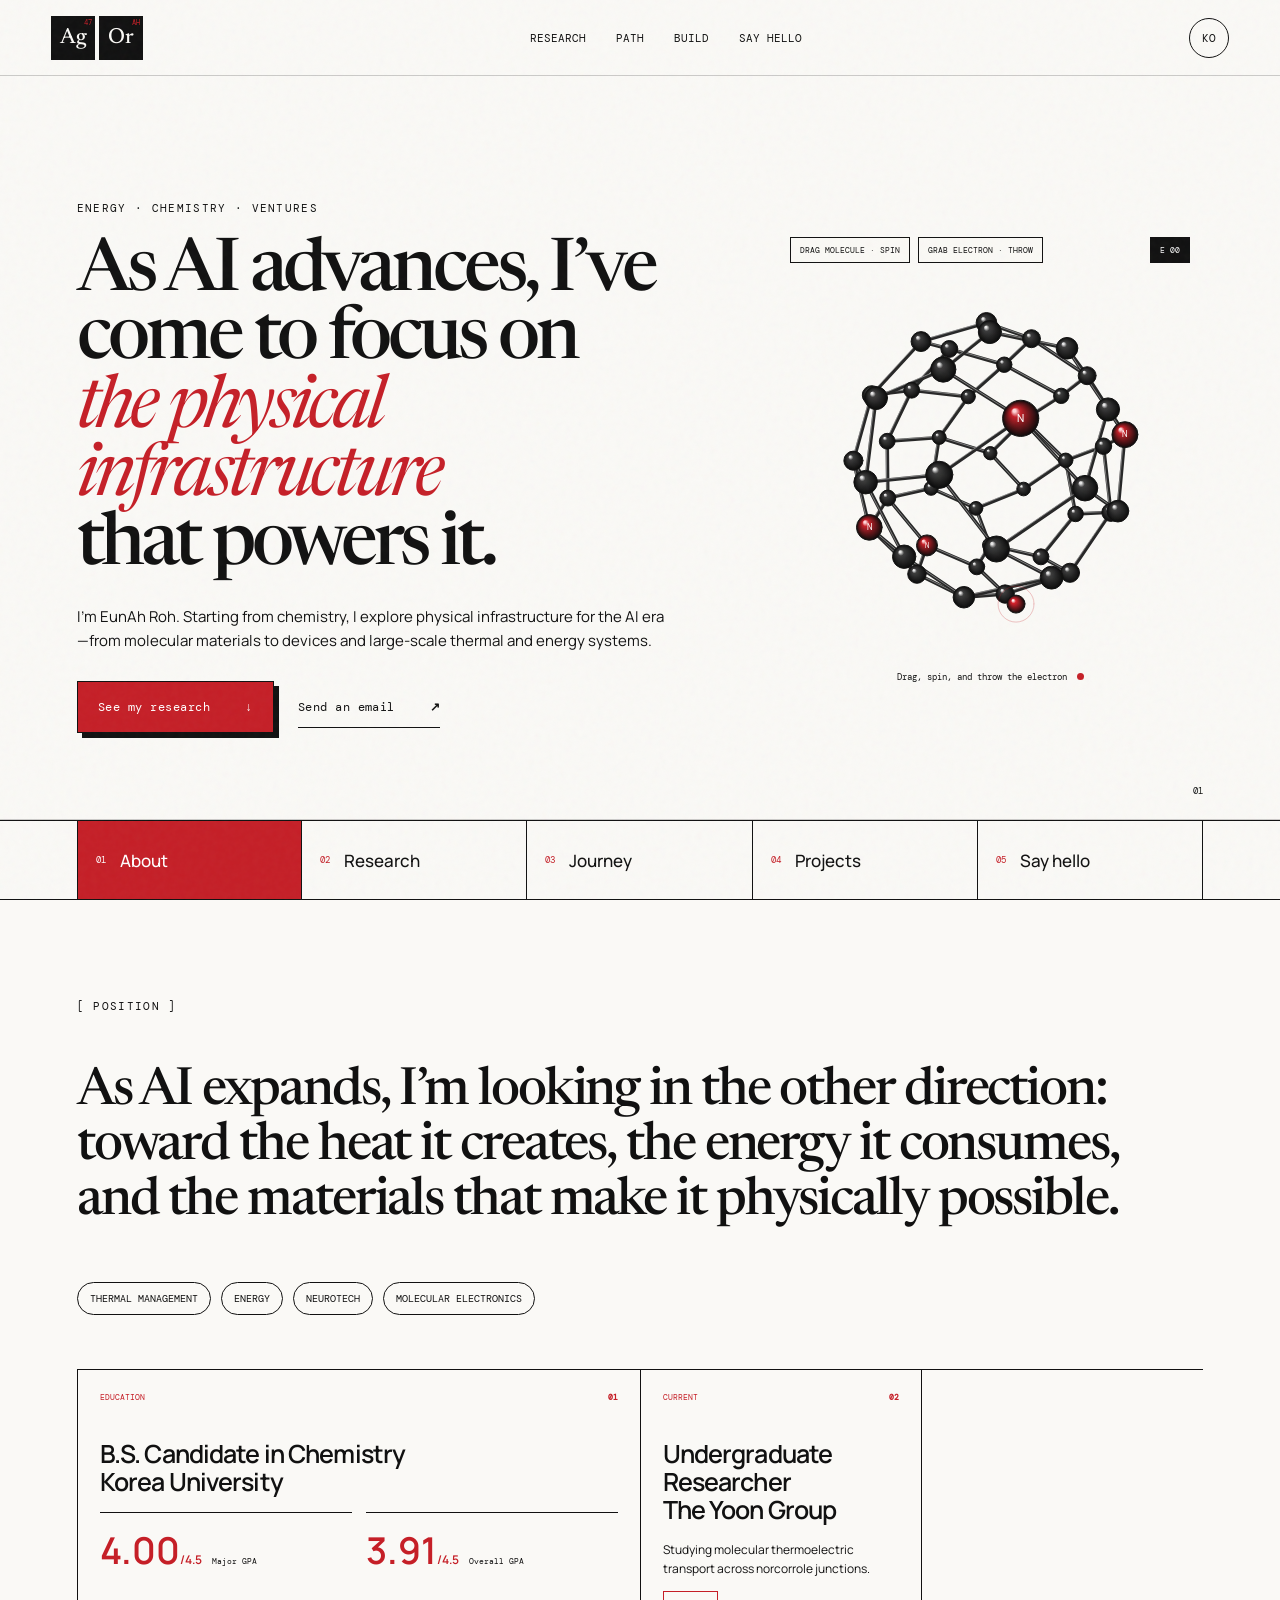
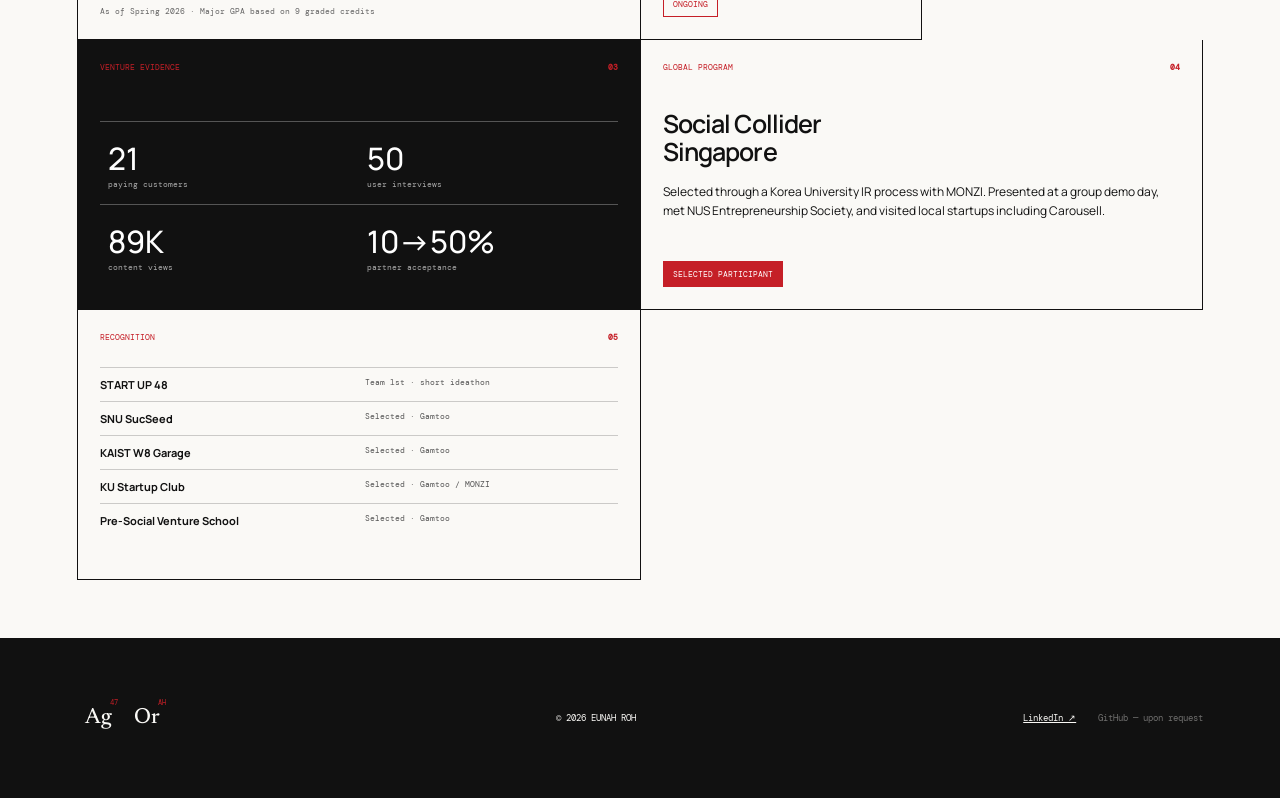
==== index.html @ 11e4ec5c "Publish note: 휴머노이드·드론용 배터리 셀, EV와 무엇이 다르고 누가 만들고 있나" ====
<!doctype html>
<html lang="en">
<head>
  <meta charset="UTF-8" />
  <meta name="viewport" content="width=device-width, initial-scale=1.0" />
  <meta name="description" content="EunAh Roh — exploring physical infrastructure for the AI era, from molecular materials to large-scale systems." />
  <title>EunAh Roh — Chemistry × Infrastructure</title>
  <link rel="preconnect" href="https://fonts.googleapis.com">
  <link rel="preconnect" href="https://fonts.gstatic.com" crossorigin>
  <link href="https://fonts.googleapis.com/css2?family=DM+Mono:wght@300;400;500&family=Manrope:wght@400;500;600;700&family=Newsreader:ital,opsz,wght@0,6..72,500;1,6..72,400&family=Noto+Sans+KR:wght@400;500;600;700&family=Noto+Serif+KR:wght@400;500;600&display=swap" rel="stylesheet">
  <link rel="stylesheet" href="styles.css" />
  <link rel="stylesheet" href="revision.css" />
</head>
<body>
  <div class="noise"></div>
  <header class="topbar">
    <a class="mark" href="#top" aria-label="EunAh Roh — Home">
      <span class="element-tile"><b>Ag</b><small>47</small></span>
      <span class="element-tile element-tile-wordmark"><b>Or</b><small>AH</small></span>
    </a>
    <nav aria-label="Primary navigation">
      <a href="#research" data-i18n="navResearch">Research</a>
      <a href="#path" data-i18n="navPath">Path</a>
      <a href="#build" data-i18n="navBuild">Build</a>
      <a href="#together" data-i18n="navTogether">Say hello</a>
    </nav>
    <button class="lang" id="langToggle" type="button" aria-label="Switch language">KO</button>
  </header>

  <main id="top">
    <section class="hero section-shell">
      <div class="hero-copy">
        <p class="eyebrow" data-i18n="eyebrow">ENERGY · CHEMISTRY · VENTURES</p>
        <h1><span data-i18n="heroA">As AI advances, I’ve come to focus on</span><br><em data-i18n="heroB">the physical infrastructure</em><br><span data-i18n="heroC">that powers it.</span></h1>
        <p class="hero-intro" data-i18n="heroIntro">I’m EunAh Roh. Starting from chemistry, I explore physical infrastructure for the AI era—from molecular materials to devices and large-scale thermal and energy systems.</p>
        <div class="hero-actions">
          <a class="button primary" href="#research"><span data-i18n="seeResearch">See my research</span><b>↓</b></a>
          <a class="button text-button" href="mailto:okarea1016@gmail.com"><span data-i18n="startConversation">Send an email</span><b>↗</b></a>
        </div>
      </div>

      <div class="molecule-stage" id="moleculeStage" aria-label="Interactive molecular diagram">
        <canvas id="molecule3d" aria-label="Rotatable 3D molecular cage"></canvas>
        <svg viewBox="0 0 560 560" role="img" aria-hidden="true">
          <g class="macrocycle">
            <g class="bonds">
              <line x1="280" y1="105" x2="348" y2="124"/><line x1="348" y1="124" x2="405" y2="170"/><line x1="405" y1="170" x2="430" y2="230"/><line x1="430" y1="230" x2="410" y2="280"/>
              <line x1="410" y1="280" x2="430" y2="330"/><line x1="430" y1="330" x2="405" y2="390"/><line x1="405" y1="390" x2="348" y2="436"/><line x1="348" y1="436" x2="280" y2="455"/>
              <line x1="280" y1="455" x2="212" y2="436"/><line x1="212" y1="436" x2="155" y2="390"/><line x1="155" y1="390" x2="130" y2="330"/><line x1="130" y1="330" x2="150" y2="280"/>
              <line x1="150" y1="280" x2="130" y2="230"/><line x1="130" y1="230" x2="155" y2="170"/><line x1="155" y1="170" x2="212" y2="124"/><line x1="212" y1="124" x2="280" y2="105"/>
              <path d="M236 166 L280 145 L324 166 L312 214 L280 232 L248 214 Z"/><path d="M374 236 L414 255 L410 300 L374 324 L334 302 L334 258 Z"/>
              <path d="M324 394 L280 415 L236 394 L248 346 L280 328 L312 346 Z"/><path d="M186 324 L146 300 L150 255 L186 236 L226 258 L226 302 Z"/>
              <line class="inner-bond" x1="280" y1="232" x2="280" y2="257"/><line class="inner-bond" x1="334" y1="280" x2="309" y2="280"/><line class="inner-bond" x1="280" y1="328" x2="280" y2="303"/><line class="inner-bond" x1="226" y1="280" x2="251" y2="280"/>
            </g>
            <g class="atoms">
              <circle cx="280" cy="145" r="9"/><circle cx="414" cy="255" r="9"/><circle cx="280" cy="415" r="9"/><circle cx="146" cy="300" r="9"/>
              <circle class="nitrogen" cx="280" cy="245" r="12"/><circle class="nitrogen" cx="320" cy="280" r="12"/><circle class="nitrogen" cx="280" cy="315" r="12"/><circle class="nitrogen" cx="240" cy="280" r="12"/>
              <circle class="core" cx="280" cy="280" r="27"/><text x="280" y="285" text-anchor="middle">Nc</text>
            </g>
          </g>
          <g class="electron"><circle class="electron-hit" cx="280" cy="95" r="34"/><circle class="electron-dot" cx="280" cy="95" r="8"/></g>
        </svg>
        <div class="orbital orbital-a"></div><div class="orbital orbital-b"></div>
        <div class="molecule-hud"><span data-i18n="dragMolecule">DRAG MOLECULE · SPIN</span><span data-i18n="throwElectron">GRAB ELECTRON · THROW</span><b id="energyCount">E 00</b></div>
        <p class="stage-note"><span data-i18n="stageNote">Drag, spin, and throw the electron</span><i></i></p>
      </div>
      <div class="hero-index"><span>01</span></div>
    </section>

    <div class="section-tabs section-shell" id="sectionTabs" role="tablist" aria-label="Portfolio sections">
      <button class="active" type="button" data-section="manifesto" role="tab"><b>01</b><span data-i18n="tabAbout">About</span></button>
      <button type="button" data-section="research" role="tab"><b>02</b><span data-i18n="tabResearch">Research</span></button>
      <button type="button" data-section="path" role="tab"><b>03</b><span data-i18n="tabPath">Journey</span></button>
      <button type="button" data-section="build" role="tab"><b>04</b><span data-i18n="tabProjects">Projects</span></button>
      <button type="button" data-section="together" role="tab"><b>05</b><span data-i18n="tabTalk">Say hello</span></button>
    </div>

    <section class="manifesto section-shell page-active" id="manifesto">
      <p class="section-tag">[ POSITION ]</p>
      <p class="manifesto-line" data-i18n="manifesto">As AI expands, I’m looking in the other direction: toward the heat it creates, the energy it consumes, and the materials that make it physically possible.</p>
      <div class="interest-row">
        <span>THERMAL MANAGEMENT</span><span>ENERGY</span><span>NEUROTECH</span><span>MOLECULAR ELECTRONICS</span>
      </div>
      <div class="profile-overview">
        <article class="profile-card education-card">
          <div class="profile-card-top"><span data-i18n="educationLabel">EDUCATION</span><b>01</b></div>
          <h3 data-i18n="educationTitle">B.S. Candidate in Chemistry<br>Korea University</h3>
          <div class="gpa-row"><div><strong>4.00<small>/4.5</small></strong><span data-i18n="majorGpa">Major GPA</span></div><div><strong>3.91<small>/4.5</small></strong><span data-i18n="overallGpa">Overall GPA</span></div></div>
          <p class="profile-footnote" data-i18n="gpaNote">As of Spring 2026 · Major GPA based on 9 graded credits</p>
        </article>
        <article class="profile-card">
          <div class="profile-card-top"><span data-i18n="currentLabel">CURRENT</span><b>02</b></div>
          <h3 data-i18n="currentTitle">Undergraduate Researcher<br>The Yoon Group</h3>
          <p data-i18n="currentBody">Studying molecular thermoelectric transport across norcorrole junctions.</p>
          <span class="state ongoing-state" data-i18n="ongoingState">ONGOING</span>
        </article>
        <article class="profile-card venture-card">
          <div class="profile-card-top"><span data-i18n="ventureLabel">VENTURE EVIDENCE</span><b>03</b></div>
          <div class="evidence-grid"><div><strong>21</strong><span data-i18n="paidCustomers">paying customers</span></div><div><strong>50</strong><span data-i18n="userInterviews">user interviews</span></div><div><strong>89K</strong><span data-i18n="contentViews">content views</span></div><div><strong>10→50%</strong><span data-i18n="partnerRate">partner acceptance</span></div></div>
        </article>
        <article class="profile-card singapore-card">
          <div class="profile-card-top"><span data-i18n="globalLabel">GLOBAL PROGRAM</span><b>04</b></div>
          <h3>Social Collider<br>Singapore</h3>
          <p data-i18n="globalBody">Selected through a Korea University IR process with MONZI. Presented at a group demo day, met NUS Entrepreneurship Society, and visited local startups including Carousell.</p>
          <span class="state selected-state" data-i18n="selectedState">SELECTED PARTICIPANT</span>
        </article>
        <article class="profile-card recognition-card">
          <div class="profile-card-top"><span data-i18n="recognitionLabel">RECOGNITION</span><b>05</b></div>
          <ul class="recognition-compact">
            <li><b>START UP 48</b><span data-i18n="startup48Status">Team 1st · short ideathon</span></li>
            <li><b>SNU SucSeed</b><span data-i18n="selectedGamtoo">Selected · Gamtoo</span></li>
            <li><b>KAIST W8 Garage</b><span data-i18n="selectedGamtoo">Selected · Gamtoo</span></li>
            <li><b>KU Startup Club</b><span data-i18n="kuSelection">Selected · Gamtoo / MONZI</span></li>
            <li><b>Pre-Social Venture School</b><span data-i18n="selectedGamtoo">Selected · Gamtoo</span></li>
          </ul>
        </article>
      </div>
    </section>

    <section class="research section-shell" id="research">
      <div class="section-head">
        <div><p class="section-tag">[ 01 · RESEARCH ]</p><h2 data-i18n="researchTitle">From a single molecule<br>to measurable transport.</h2></div>
        <p data-i18n="researchIntro">Ongoing undergraduate research at The Yoon Group, Korea University, advised by Prof. Hyo Jae Yoon.</p>
      </div>
      <div class="research-grid">
        <article class="research-main">
          <div class="status"><i></i><span data-i18n="ongoing">ONGOING RESEARCH</span></div>
          <p class="kicker">ANTiaromatic NORCORROLE · SAM · EGaIn</p>
          <h3 data-i18n="researchQuestion">How do metal substrates change charge and thermoelectric transport across an antiaromatic molecular junction?</h3>
          <p data-i18n="researchWhy">Antiaromatic molecules offer an unusual hypothesis: a narrow HOMO–LUMO gap may help escape the familiar trade-off between electrical conductance and the Seebeck coefficient.</p>
          <div class="metal-switch" role="group" aria-label="Select substrate">
            <button class="active" data-metal="Au">Au<small>79</small></button><button data-metal="Cu">Cu<small>29</small></button>
            <button data-metal="Pd">Pd<small>46</small></button><button data-metal="Pt">Pt<small>78</small></button>
          </div>
          <div class="junction" id="junction"><div class="electrode top"></div><div class="sam"></div><div class="electrode bottom"><b id="metalLabel">Au</b></div><div class="flow"></div></div>
          <p class="figure-note"><span data-i18n="figureNote">Conceptual junction — select a substrate to inspect the experimental path.</span></p>
        </article>
        <aside class="research-aside">
          <p class="aside-label" data-i18n="whatIDo">WHAT I DO</p>
          <ol class="process-list">
            <li><b>01</b><span data-i18n="step1">Fabricate template-stripped Au substrates</span></li>
            <li><b>02</b><span data-i18n="step2">Deposit Cu via underpotential deposition</span></li>
            <li><b>03</b><span data-i18n="step3">Convert Cu to Pd or Pt via SLRR</span></li>
            <li><b>04</b><span data-i18n="step4">Form norcorrole self-assembled monolayers</span></li>
            <li><b>05</b><span data-i18n="step5">Measure J–V and thermoelectric response with EGaIn</span></li>
            <li><b>06</b><span data-i18n="step6">Analyze data in MATLAB and OriginPro</span></li>
          </ol>
          <div class="next-question"><small data-i18n="nextQuestion">NEXT QUESTION</small><p data-i18n="nextQuestionBody">How does immersion time alter SAM formation and transport?</p></div>
        </aside>
      </div>
    </section>

    <section class="path section-shell" id="path">
      <div class="section-head"><div><p class="section-tag">[ 02 · PATH ]</p><h2 data-i18n="pathTitle">From market signals<br>to physical systems.</h2></div><p data-i18n="pathIntro">My path has not been linear. Each commercial, technical, and scientific experiment expanded the scale of the problem I could see.</p></div>
      <div class="story-map">
        <div class="story-rail">
          <button class="story-step active" data-story="0"><b>01</b><span data-i18n="story1">Test demand</span><small>INSIDERS</small></button><i></i>
          <button class="story-step" data-story="1"><b>02</b><span data-i18n="story2">Build prototypes</span><small>GAMTOO · NTER</small></button><i></i>
          <button class="story-step" data-story="2"><b>03</b><span data-i18n="story3">Map industries</span><small>SNAPSCALE</small></button><i></i>
          <button class="story-step" data-story="3"><b>04</b><span data-i18n="story4">Study matter</span><small>THE YOON GROUP</small></button>
        </div>
        <div class="story-detail">
          <article class="active" data-panel="0"><div class="story-number">01 / 04</div><div><p class="role">INSIDERS 28TH · 2025</p><h3 data-i18n="insidersTitle">Learned what attention cannot prove.</h3><p data-i18n="insidersBody">Built and tested early ventures. Hair-connect served 21 paying customers and improved partner acceptance from 10% to 50%. An 89K-view short taught me that reach and demand are different variables.</p><strong>VIEWS ≠ DEMAND</strong></div></article>
          <article data-panel="1"><div class="story-number">02 / 04</div><div><p class="role">GAMTOO · NTER · 2025</p><h3 data-i18n="stoTitle">Turned ambiguous problems into prototypes.</h3><p data-i18n="stoBody">Co-developed an agricultural fractional-investment prototype and initiated partner discussions. Also participated in START UP 48, a short ideathon, as part of the Nter team; the team placed first with a delegated identity-verification concept for older adults.</p><strong>IDEA → TEST</strong></div></article>
          <article data-panel="2"><div class="story-number">03 / 04</div><div><p class="role">SNAPSCALE · 2025</p><h3 data-i18n="snapTitle">Learned to infer systems from scarce signals.</h3><p data-i18n="snapBody">Analyzed five years of client financials and seven major EPC players. Used public traces—from investor portfolios to hiring and websites—to infer competitive direction.</p><strong>SIGNALS → MAP</strong></div></article>
          <article data-panel="3"><div class="story-number">04 / 04</div><div><p class="role">THE YOON GROUP · 2026—</p><h3 data-i18n="yoonTitle">Moved from studying markets to studying matter.</h3><p data-i18n="yoonBody">Now building experimental depth in molecular electronics and thermoelectric transport, with a long-term focus on heat and energy infrastructure.</p><strong>MATTER → FUTURE</strong></div></article>
        </div>
      </div>
      <p class="growth-line"><span data-i18n="growthA">What changed?</span> <b data-i18n="growthB">I stopped asking only “Will people want this?” and began asking “What must become technically possible?”</b></p>
    </section>

    <section class="build section-shell" id="build">
      <div class="section-head"><div><p class="section-tag">[ 03 · BUILT & EXPLORED ]</p><h2 data-i18n="buildTitle">I think by making<br>something testable.</h2></div></div>
      <div class="project-grid">
        <a class="project" href="https://monzi-khaki.vercel.app/" target="_blank" rel="noreferrer"><div class="project-top"><span>PRODUCT · 2026</span><b>↗</b></div><div class="monzi-orb"><span>?</span><i></i><i></i><i></i></div><div><h3>MONZI</h3><p data-i18n="monziBody">A playful, conversational self-discovery experience for Gen Z. Planned and developed the full MVP in two days; iterated through 50 user interviews.</p><ul><li>3-person team</li><li>KU Startup Club</li><li>50 interviews</li></ul></div></a>
        <article class="project"><div class="project-top"><span>RESEARCH SERIES · 2026—</span><b>01</b></div><div class="data-viz"><i style="--h:40%"></i><i style="--h:25%"></i><i style="--h:7%"></i><i style="--h:18%"></i><i style="--h:10%"></i></div><div><h3>DOE SBIR Field Notes</h3><p data-i18n="sbirBody">An early-stage research series tracing energy technologies supported by the U.S. DOE SBIR program. One company analysis published so far; exploring a future database.</p><a class="inline-link" href="notes/"><span data-i18n="readNotes">Read the notes</span> →</a></div></article>
        <article class="project quote-card"><div class="project-top"><span>OPERATING PRINCIPLE</span><b>03</b></div><blockquote data-i18n="principle">“A result is not a verdict. It is a signal for the next experiment.”</blockquote><p data-i18n="principleBody">I document decisions, failures, and behavioral patterns—then turn repeated observations into operating rules.</p></article>
      </div>
    </section>

    <section class="together section-shell" id="together">
      <div class="collision"><span>YOU</span><i></i><span>ME</span></div>
      <p class="section-tag">[ 04 · LET’S TALK ]</p>
      <h2 data-i18n="togetherTitle">Interested in similar questions?<br>Come say hello.</h2>
      <p class="together-copy" data-i18n="togetherBody">I enjoy meeting people who are curious about how the physical world will change in the AI era. You can be studying any field—or none of these fields yet. If something here resonates, I’d simply be glad to talk.</p>
      <div class="collab-grid"><div><small data-i18n="curiousAbout">THINGS I’M CURIOUS ABOUT</small><p data-i18n="curiousBody">Molecules → materials → devices → thermal and energy systems → markets</p></div><div><small data-i18n="format">A GOOD START</small><p data-i18n="formatBody">Share a question, a paper, an idea, or just tell me what you have been thinking about lately.</p></div><div><small data-i18n="where">WHERE</small><p data-i18n="discipline">Seoul · Online · Anywhere</p></div></div>
      <a class="big-email" href="mailto:okarea1016@gmail.com"><span>okarea1016@gmail.com</span><b>↗</b></a>
    </section>
  </main>

  <footer class="section-shell"><div class="mark" aria-label="EunAh Roh"><span class="element-tile"><b>Ag</b><small>47</small></span><span class="element-tile element-tile-wordmark"><b>Or</b><small>AH</small></span></div><p>© 2026 EUNAH ROH</p><div><a href="https://www.linkedin.com/in/eunah-roh-a8421236a" target="_blank" rel="noreferrer">LinkedIn ↗</a><span class="muted">GitHub — upon request</span></div></footer>
  <script src="script.js"></script>
  <script src="molecule3d.js"></script>
</body>
</html>
---- styles.css ----
:root{--ink:#182019;--paper:#f1f0e8;--acid:#d9ff43;--mint:#b8e8d2;--orange:#ff7043;--line:rgba(24,32,25,.2);--mono:'DM Mono',monospace;--sans:'Manrope',sans-serif;--serif:'Newsreader',serif}*{box-sizing:border-box}html{scroll-behavior:smooth}body{margin:0;background:var(--paper);color:var(--ink);font-family:var(--sans);overflow-x:hidden}.noise{position:fixed;inset:0;pointer-events:none;opacity:.035;z-index:20;background-image:url("data:image/svg+xml,%3Csvg viewBox='0 0 180 180' xmlns='http://www.w3.org/2000/svg'%3E%3Cfilter id='n'%3E%3CfeTurbulence type='fractalNoise' baseFrequency='.8' numOctaves='4' stitchTiles='stitch'/%3E%3C/filter%3E%3Crect width='100%25' height='100%25' filter='url(%23n)'/%3E%3C/svg%3E")}.section-shell{padding-left:clamp(24px,6vw,92px);padding-right:clamp(24px,6vw,92px)}.topbar{height:76px;display:flex;align-items:center;justify-content:space-between;padding:0 clamp(24px,4vw,64px);position:fixed;top:0;left:0;right:0;z-index:10;background:rgba(241,240,232,.88);backdrop-filter:blur(12px);border-bottom:1px solid var(--line)}.mark{width:44px;height:44px;background:var(--ink);color:var(--paper);display:grid;place-items:center;position:relative;text-decoration:none;font-family:var(--serif);font-size:22px}.mark small{position:absolute;right:3px;top:2px;font:7px var(--mono);color:var(--acid)}nav{display:flex;gap:30px}nav a,.lang{font:11px var(--mono);color:var(--ink);text-decoration:none;text-transform:uppercase}.lang{border:1px solid var(--ink);background:none;border-radius:50%;width:40px;height:40px;cursor:pointer}.hero{min-height:100vh;padding-top:120px;display:grid;grid-template-columns:1.15fr .85fr;align-items:center;position:relative;border-bottom:1px solid var(--line)}.hero-copy{z-index:2}.eyebrow,.section-tag{font:11px var(--mono);letter-spacing:.12em}.hero h1{font:500 clamp(48px,7.4vw,118px)/.88 var(--serif);letter-spacing:-.055em;margin:32px 0;max-width:1080px}.hero h1 em{font-weight:400;color:var(--orange)}.hero-intro{font-size:clamp(16px,1.45vw,22px);line-height:1.6;max-width:660px}.hero-actions{display:flex;gap:24px;margin-top:38px;align-items:center}.button{font:12px var(--mono);letter-spacing:.04em;text-decoration:none;color:var(--ink);display:inline-flex;gap:35px;align-items:center}.button.primary{background:var(--acid);padding:17px 20px;border:1px solid var(--ink);box-shadow:5px 5px 0 var(--ink)}.button.text-button{border-bottom:1px solid;padding:12px 0}.molecule-stage{height:min(620px,65vw);position:relative;display:grid;place-items:center;cursor:crosshair}.molecule-stage svg{width:100%;max-width:580px;overflow:visible;transition:transform .25s ease}.bonds line{stroke:var(--ink);stroke-width:1.4;transform-origin:center}.atoms circle{fill:var(--paper);stroke:var(--ink);stroke-width:2}.atoms .core{fill:var(--acid)}.electron circle{fill:var(--orange);filter:drop-shadow(0 0 9px var(--orange));animation:orbit 6s linear infinite;transform-origin:280px 280px}.orbital{position:absolute;width:78%;height:34%;border:1px dashed rgba(24,32,25,.3);border-radius:50%;transform:rotate(28deg)}.orbital-b{transform:rotate(-28deg)}.stage-note{position:absolute;bottom:4%;font:9px var(--mono);display:flex;align-items:center;gap:10px}.stage-note i,.status i{width:7px;height:7px;border-radius:50%;background:var(--orange);animation:pulse 1.4s infinite}.hero-index{position:absolute;bottom:22px;right:6vw;font:9px var(--mono);display:flex;gap:22px}.manifesto{padding-top:130px;padding-bottom:80px}.manifesto-line{font:500 clamp(35px,5.2vw,80px)/1.04 var(--serif);letter-spacing:-.04em;max-width:1240px}.interest-row{display:flex;flex-wrap:wrap;gap:10px;margin-top:55px}.interest-row span{font:10px var(--mono);border:1px solid;padding:9px 12px;border-radius:30px}.section-head{display:flex;justify-content:space-between;align-items:end;margin-bottom:55px}.section-head h2,.together h2{font:500 clamp(43px,5.8vw,82px)/.95 var(--serif);letter-spacing:-.045em;margin:24px 0 0}.section-head>p{max-width:430px;line-height:1.7}.research{padding-top:110px;padding-bottom:120px;background:var(--ink);color:var(--paper)}.research-grid{display:grid;grid-template-columns:1.5fr .75fr;border:1px solid rgba(241,240,232,.3)}.research-main{padding:clamp(28px,4vw,60px);position:relative}.status{font:9px var(--mono);display:flex;align-items:center;gap:9px}.kicker{font:10px var(--mono);color:var(--mint);margin-top:45px}.research-main h3{font:500 clamp(30px,3.7vw,58px)/1 var(--serif);max-width:820px}.research-main>p:not(.kicker,.figure-note){line-height:1.7;max-width:720px;color:#c9cec9}.metal-switch{display:flex;margin-top:36px}.metal-switch button{width:64px;height:64px;background:none;border:1px solid rgba(241,240,232,.35);color:var(--paper);font:20px var(--serif);position:relative;cursor:pointer}.metal-switch button small{position:absolute;top:5px;right:5px;font:7px var(--mono)}.metal-switch button.active{background:var(--acid);color:var(--ink)}.junction{height:235px;margin-top:30px;position:relative;overflow:hidden;background:linear-gradient(90deg,transparent,rgba(216,255,67,.05),transparent)}.electrode{height:42px;position:absolute;left:8%;right:8%;background:repeating-linear-gradient(90deg,#aaa 0 8px,#777 8px 9px)}.electrode.top{top:12px}.electrode.bottom{bottom:12px;background:#d5ab32}.electrode b{position:absolute;right:12px;top:10px;color:var(--ink);font:16px var(--mono)}.sam{position:absolute;top:54px;bottom:54px;left:11%;right:11%;background:repeating-linear-gradient(90deg,transparent 0 22px,var(--mint) 23px 25px,transparent 26px 36px);opacity:.7}.flow{position:absolute;left:50%;top:30px;width:4px;height:28px;background:var(--orange);border-radius:4px;box-shadow:0 0 15px var(--orange);animation:charge 1.7s linear infinite}.figure-note{font:8px var(--mono);opacity:.6}.research-aside{border-left:1px solid rgba(241,240,232,.3);padding:34px}.aside-label{font:10px var(--mono);color:var(--acid)}.process-list{padding:0;margin:30px 0;list-style:none}.process-list li{display:grid;grid-template-columns:40px 1fr;gap:10px;border-top:1px solid rgba(241,240,232,.2);padding:17px 0;font-size:13px;line-height:1.4}.process-list b{font:9px var(--mono);color:var(--orange)}.next-question{background:var(--acid);color:var(--ink);padding:24px}.next-question small{font:9px var(--mono)}.next-question p{font:20px/1.15 var(--serif);margin-bottom:0}.path{padding-top:125px;padding-bottom:130px}.timeline{border-top:1px solid}.timeline article{display:grid;grid-template-columns:100px 1fr 170px;gap:40px;padding:42px 0;border-bottom:1px solid;transition:padding .25s,background .25s}.timeline article:hover{padding-left:18px;background:rgba(217,255,67,.16)}.year,.role,.formula{font:10px var(--mono)}.timeline h3{font:500 28px var(--serif);margin:6px 0}.timeline article p:not(.role){max-width:720px;line-height:1.6;font-size:14px}.formula{text-align:right;color:var(--orange)}.build{padding-top:120px;padding-bottom:130px;background:#d9dfd5}.project-grid{display:grid;grid-template-columns:1.25fr .75fr;gap:18px}.project{border:1px solid var(--ink);min-height:430px;padding:28px;color:var(--ink);text-decoration:none;display:flex;flex-direction:column;justify-content:space-between;transition:transform .2s,box-shadow .2s;background:rgba(241,240,232,.25)}.project:hover{transform:translate(-4px,-4px);box-shadow:7px 7px 0 var(--ink)}.project.featured{grid-row:span 2;min-height:880px;background:var(--acid)}.project-top{display:flex;justify-content:space-between;font:9px var(--mono)}.project h3{font:500 52px var(--serif);margin:20px 0 8px}.project p{line-height:1.65}.project ul{padding:0;list-style:none;display:flex;gap:8px;flex-wrap:wrap}.project li{font:8px var(--mono);border:1px solid;border-radius:20px;padding:6px 9px}.monzi-orb{width:min(320px,70%);aspect-ratio:1;border-radius:50%;border:1px solid;margin:auto;display:grid;place-items:center;position:relative;background:var(--orange)}.monzi-orb span{font:italic 120px var(--serif)}.monzi-orb i{position:absolute;width:115%;height:42%;border:1px solid;border-radius:50%;transform:rotate(30deg)}.monzi-orb i:nth-child(2){transform:rotate(-30deg)}.monzi-orb i:nth-child(3){transform:rotate(90deg)}.data-viz{height:120px;display:flex;align-items:end;gap:8px;border-bottom:1px solid;margin:30px 0}.data-viz i{flex:1;height:var(--h);background:var(--orange)}.inline-link{font:10px var(--mono);color:var(--ink)}.quote-card blockquote{font:italic 33px/1.1 var(--serif);margin:30px 0}.together{padding-top:140px;padding-bottom:130px;position:relative;overflow:hidden}.together h2{max-width:1000px}.together-copy{font-size:19px;line-height:1.7;max-width:780px;margin:40px 0 70px}.collision{position:absolute;right:5%;top:100px;width:280px;height:120px;display:flex;align-items:center;justify-content:space-between;font:9px var(--mono);opacity:.5}.collision i{width:85px;height:85px;border-radius:50%;background:var(--acid);box-shadow:60px 0 0 var(--orange);mix-blend-mode:multiply}.collab-grid{display:grid;grid-template-columns:2fr 1fr 1fr;border-top:1px solid;border-bottom:1px solid}.collab-grid>div{padding:30px;border-right:1px solid}.collab-grid>div:last-child{border:0}.collab-grid small{font:9px var(--mono)}.collab-grid p{line-height:1.6}.big-email{display:flex;justify-content:space-between;align-items:center;font:500 clamp(30px,6vw,85px) var(--serif);color:var(--ink);text-decoration:none;padding:60px 0 15px;border-bottom:4px solid}.big-email:hover{color:var(--orange)}footer{background:var(--ink);color:var(--paper);min-height:160px;display:flex;align-items:center;justify-content:space-between;font:9px var(--mono)}footer>div:last-child{display:flex;gap:22px}footer a{color:var(--paper)}.muted{opacity:.4}@keyframes orbit{to{transform:rotate(360deg)}}@keyframes pulse{50%{transform:scale(1.8);opacity:.35}}@keyframes charge{0%{transform:translateY(0);opacity:0}20%{opacity:1}100%{transform:translateY(170px);opacity:0}}@media(max-width:800px){nav{display:none}.hero{grid-template-columns:1fr;padding-top:130px}.hero h1{font-size:clamp(50px,15vw,84px)}.molecule-stage{height:420px;margin-top:-20px}.section-head{display:block}.section-head>p{margin-top:30px}.research-grid{grid-template-columns:1fr}.research-aside{border-left:0;border-top:1px solid rgba(241,240,232,.3)}.timeline article{grid-template-columns:55px 1fr}.formula{display:none}.project-grid{grid-template-columns:1fr}.project.featured{min-height:700px}.collab-grid{grid-template-columns:1fr}.collab-grid>div{border-right:0;border-bottom:1px solid}.collision{display:none}.big-email{font-size:8vw;overflow-wrap:anywhere}footer{align-items:flex-start;flex-direction:column;padding-top:35px;padding-bottom:35px;gap:20px}}
---- revision.css ----
:root {
  --ink: #111;
  --paper: #faf9f6;
  --acid: #c51f27;
  --mint: #e8e6e2;
  --orange: #c51f27;
  --line: rgba(17, 17, 17, .2);
}

.topbar { background: rgba(250, 249, 246, .92); }
.button.primary { color: #fff; }
.atoms .core { fill: var(--acid); }
.orbital { border-color: rgba(17, 17, 17, .22); }
.metal-switch button.active, .next-question { color: #fff; }
.path { background: var(--paper); }

.story-map { border: 1px solid var(--ink); background: #fff; }
.story-rail { display: grid; grid-template-columns: 1fr 30px 1fr 30px 1fr 30px 1fr; align-items: center; padding: 28px; border-bottom: 1px solid var(--ink); }
.story-rail > i { height: 1px; background: var(--ink); position: relative; }
.story-rail > i::after { content: '›'; position: absolute; right: -2px; top: -9px; font: 16px var(--mono); }
.story-step { appearance: none; border: 0; background: transparent; color: var(--ink); min-height: 118px; padding: 16px; text-align: left; cursor: pointer; display: grid; grid-template-columns: 34px 1fr; align-content: center; gap: 6px; transition: .2s; }
.story-step b { font: 10px var(--mono); color: var(--acid); }
.story-step span { font: 500 clamp(18px, 2vw, 28px) var(--serif); }
.story-step small { grid-column: 2; font: 8px var(--mono); opacity: .55; }
.story-step:hover { background: #f0eeea; }
.story-step.active { background: var(--acid); color: #fff; }
.story-step.active b { color: #fff; }
.story-detail { min-height: 370px; position: relative; }
.story-detail article { display: none !important; grid-template-columns: 150px 1fr; gap: 40px; padding: 50px !important; opacity: 1 !important; transform: none !important; }
.story-detail article.active { display: grid !important; }
.story-number { font: 10px var(--mono); color: var(--acid); }
.story-detail h3 { font: 500 clamp(34px, 4vw, 62px)/1 var(--serif); margin: 10px 0 18px; max-width: 900px; }
.story-detail p:not(.role) { max-width: 720px; line-height: 1.7; }
.story-detail strong { display: block; margin-top: 30px; font: 11px var(--mono); color: var(--acid); }
.growth-line { display: grid; grid-template-columns: 150px 1fr; gap: 40px; border: 1px solid var(--ink); border-top: 0; margin: 0; padding: 28px 50px; font: 11px var(--mono); }
.growth-line b { font: 500 clamp(18px, 2vw, 28px)/1.25 var(--serif); max-width: 800px; }

.build { background: #efede9; }
.project-grid { grid-template-columns: repeat(3, 1fr); }
.project, .project.featured { min-height: 520px; background: var(--paper); grid-row: auto; }
.project:nth-child(2) { background: var(--ink); color: #fff; }
.project:nth-child(2) .inline-link { color: #fff; }
.monzi-orb { width: 150px; background: #fff; color: #111; }
.monzi-orb span { font-size: 65px; }
.monzi-orb i { border-color: var(--acid); }
.collision i { background: var(--acid); box-shadow: 60px 0 0 var(--ink); }

/* Korean is typeset separately instead of inheriting Latin display metrics. */
html[lang="ko"] body { font-family: "Noto Sans KR", var(--sans); word-break: keep-all; overflow-wrap: break-word; }
html[lang="ko"] .hero h1,
html[lang="ko"] .manifesto-line,
html[lang="ko"] .section-head h2,
html[lang="ko"] .together h2,
html[lang="ko"] .story-detail h3,
html[lang="ko"] .growth-line b,
html[lang="ko"] .project h3,
html[lang="ko"] .quote-card blockquote,
html[lang="ko"] .big-email { font-family: "Noto Serif KR", serif; letter-spacing: -.055em; }
html[lang="ko"] .hero h1 { font-size: clamp(46px, 6.3vw, 94px); line-height: 1.08; max-width: 960px; text-wrap: balance; }
html[lang="ko"] .hero h1 em { font-style: normal; font-weight: 500; }
html[lang="ko"] .hero-intro { line-height: 1.85; max-width: 640px; }
html[lang="ko"] .manifesto-line { font-size: clamp(32px, 4.6vw, 68px); line-height: 1.22; max-width: 1160px; text-wrap: balance; }
html[lang="ko"] .section-head h2,
html[lang="ko"] .together h2 { font-size: clamp(38px, 5vw, 70px); line-height: 1.17; text-wrap: balance; }
html[lang="ko"] .section-head > p,
html[lang="ko"] .research-main > p,
html[lang="ko"] .together-copy { line-height: 1.85; }
html[lang="ko"] .story-step span { font-family: "Noto Serif KR", serif; font-size: clamp(17px, 1.7vw, 24px); letter-spacing: -.04em; line-height: 1.35; }
html[lang="ko"] .story-detail h3 { font-size: clamp(30px, 3.4vw, 50px); line-height: 1.25; max-width: 820px; text-wrap: balance; }
html[lang="ko"] .story-detail p:not(.role) { line-height: 1.9; max-width: 760px; }
html[lang="ko"] .growth-line b { font-size: clamp(17px, 1.8vw, 25px); line-height: 1.55; letter-spacing: -.035em; }
html[lang="ko"] .project p,
html[lang="ko"] .collab-grid p { line-height: 1.85; }
html[lang="ko"] .quote-card blockquote { font-size: 29px; line-height: 1.45; }
html[lang="ko"] [data-i18n] { text-wrap: pretty; }

@media (max-width: 800px) {
  .story-rail { grid-template-columns: 1fr 1fr; padding: 12px; gap: 8px; }
  .story-rail > i { display: none; }
  .story-step { min-height: 90px; }
  .story-detail article, .story-detail article.active { grid-template-columns: 1fr; padding: 28px !important; gap: 18px; }
  .growth-line { grid-template-columns: 1fr; padding: 24px; gap: 12px; }
  .project-grid { grid-template-columns: 1fr; }
  html[lang="ko"] .hero h1 { font-size: clamp(42px, 13vw, 66px); line-height: 1.13; }
  html[lang="ko"] .hero-intro { font-size: 16px; }
  html[lang="ko"] .story-step span { font-size: 17px; }
  html[lang="ko"] .story-detail h3 { font-size: 30px; }
}

@font-face {
  font-family: "Pretendard";
  src: url("./PretendardVariable.woff2") format("woff2-variations");
  font-weight: 45 920;
  font-style: normal;
  font-display: swap;
}

/* Unified Korean typography for the active index site. */
html[lang="ko"] body,
html[lang="ko"] button,
html[lang="ko"] a,
html[lang="ko"] input,
html[lang="ko"] textarea,
html[lang="ko"] .hero h1,
html[lang="ko"] .manifesto-line,
html[lang="ko"] .section-head h2,
html[lang="ko"] .together h2,
html[lang="ko"] .story-detail h3,
html[lang="ko"] .growth-line b,
html[lang="ko"] .project h3,
html[lang="ko"] .quote-card blockquote,
html[lang="ko"] .big-email,
html[lang="ko"] .story-step span {
  font-family: "Pretendard", sans-serif;
}

html[lang="ko"] .hero h1,
html[lang="ko"] .manifesto-line,
html[lang="ko"] .section-head h2,
html[lang="ko"] .together h2,
html[lang="ko"] .story-detail h3,
html[lang="ko"] .project h3 {
  font-weight: 650;
  letter-spacing: -.045em;
}

html[lang="ko"] .hero h1 em { font-weight: 650; }
html[lang="ko"] .hero-intro,
html[lang="ko"] .section-head > p,
html[lang="ko"] .research-main > p,
html[lang="ko"] .story-detail p,
html[lang="ko"] .project p,
html[lang="ko"] .together-copy,
html[lang="ko"] .collab-grid p { font-weight: 400; letter-spacing: -.012em; }
html[lang="ko"] .eyebrow,
html[lang="ko"] .section-tag,
html[lang="ko"] .role,
html[lang="ko"] small { letter-spacing: .035em; }

/* Compact scale: keep multiple pieces of context visible at once. */
.hero{min-height:820px;padding-top:104px;grid-template-columns:1.12fr .72fr;gap:clamp(20px,3vw,54px)}
.hero h1{font-size:clamp(46px,5.7vw,82px);line-height:.94;margin:24px 0}
.hero-intro{font-size:clamp(15px,1.15vw,18px);max-width:590px}.hero-actions{margin-top:28px}.molecule-stage{height:min(500px,52vw)}
.manifesto{padding-top:88px;padding-bottom:58px}.manifesto-line{font-size:clamp(31px,4.1vw,58px);max-width:1080px}.interest-row{margin-top:36px}
.research,.path,.build{padding-top:82px;padding-bottom:88px}.section-head{margin-bottom:38px}.section-head h2,.together h2{font-size:clamp(38px,4.7vw,64px)}
.research-main{padding:clamp(25px,3vw,42px)}.research-main h3{font-size:clamp(27px,3vw,43px)}.junction{height:190px}.research-aside{padding:26px}.process-list li{padding:12px 0}
.story-rail{padding:18px}.story-step{min-height:92px;padding:12px}.story-step span{font-size:clamp(17px,1.6vw,23px)}.story-detail{min-height:300px}.story-detail article{padding:36px!important}.story-detail h3{font-size:clamp(29px,3.25vw,46px)}.growth-line{padding:22px 36px}
.project-grid{gap:14px}.project,.project.featured{min-height:410px;padding:23px}.project h3{font-size:39px}.monzi-orb{width:112px}.monzi-orb span{font-size:48px}.data-viz{height:82px;margin:22px 0}.quote-card blockquote{font-size:27px}
.together{padding-top:95px;padding-bottom:90px}.together-copy{margin:28px 0 48px;font-size:17px}.collab-grid>div{padding:22px}.big-email{padding-top:42px;font-size:clamp(29px,5vw,64px)}
html[lang="ko"] .hero h1{font-size:clamp(43px,5.3vw,74px);line-height:1.09}html[lang="ko"] .manifesto-line{font-size:clamp(29px,3.7vw,51px)}html[lang="ko"] .section-head h2,html[lang="ko"] .together h2{font-size:clamp(34px,4.2vw,57px)}html[lang="ko"] .story-detail h3{font-size:clamp(27px,3vw,42px)}
@media(min-width:1500px){.hero{min-height:850px}}
@media(max-width:800px){.hero{min-height:auto;padding-top:112px;grid-template-columns:1fr;gap:0}.hero h1{font-size:clamp(43px,12vw,62px)}.molecule-stage{height:330px;margin-top:0}.manifesto{padding-top:68px;padding-bottom:48px}.research,.path,.build{padding-top:65px;padding-bottom:70px}.section-head h2,.together h2{font-size:40px}.project,.project.featured{min-height:360px}.together{padding-top:70px;padding-bottom:70px}html[lang="ko"] .hero h1{font-size:clamp(40px,11vw,56px)}html[lang="ko"] .section-head h2,html[lang="ko"] .together h2{font-size:36px}}

/* Single-page tabs: only the selected content page is visible. */
.section-tabs{position:sticky;top:76px;z-index:8;display:grid;grid-template-columns:repeat(5,1fr);padding-top:0;padding-bottom:0;background:var(--paper);border-top:1px solid var(--ink);border-bottom:1px solid var(--ink);scroll-margin-top:76px}
.section-tabs button{min-height:78px;border:0;border-right:1px solid var(--ink);background:transparent;color:var(--ink);padding:14px 18px;display:flex;align-items:center;gap:14px;text-align:left;cursor:pointer}
.section-tabs button:first-child{border-left:1px solid var(--ink)}
.section-tabs button b{font:9px var(--mono);color:var(--acid)}
.section-tabs button span{font:500 17px var(--sans)}
.section-tabs button:hover{background:#eeeae4}
.section-tabs button.active{background:var(--acid);color:#fff}
.section-tabs button.active b{color:#fff}
.manifesto,.research,.path,.build,.together{display:none}
.manifesto.page-active,.research.page-active,.path.page-active,.build.page-active,.together.page-active{display:block}
.page-active{min-height:calc(100vh - 154px)}
.page-active article,.page-active .section-head,.page-active .manifesto-line{opacity:1!important;transform:none!important}
html[lang="ko"] .section-tabs button span{font-family:"Pretendard",sans-serif;font-weight:600;letter-spacing:-.025em}
@media(max-width:800px){.section-tabs{top:76px;overflow-x:auto;grid-template-columns:repeat(5,minmax(115px,1fr));padding-left:0;padding-right:0}.section-tabs button{min-height:64px;padding:10px 12px;gap:8px}.section-tabs button span{font-size:14px}.page-active{min-height:auto}}

/* Molecule playground */
.molecule-stage{user-select:none;touch-action:none}.molecule-stage svg{cursor:grab}.molecule-stage.is-rotating svg{cursor:grabbing}
.electron circle{pointer-events:all;cursor:grab}.electron circle.dragging{animation:none!important;cursor:grabbing;filter:drop-shadow(0 0 18px var(--acid))}
.atoms .core{pointer-events:all;cursor:pointer;transform-origin:280px 280px}
.atoms .core.energy-hit{animation:core-hit .65s ease-out}.bonds.energy-hit line{animation:bond-hit .6s ease-out}
.molecule-hud{position:absolute;left:3%;right:3%;top:5%;display:flex;gap:8px;align-items:center;pointer-events:none}
.molecule-hud span,.molecule-hud b{font:8px var(--mono);border:1px solid var(--ink);background:rgba(250,249,246,.82);padding:7px 9px;font-weight:400}
.molecule-hud b{margin-left:auto;background:var(--ink);color:#fff;border-color:var(--ink)}
.molecule-stage.flash:after{content:'';position:absolute;inset:20%;border:2px solid var(--acid);border-radius:50%;animation:energy-ring .65s ease-out;pointer-events:none}
@keyframes core-hit{40%{transform:scale(1.55);fill:#fff}100%{transform:scale(1)}}
@keyframes bond-hit{50%{stroke:var(--acid);stroke-width:5}100%{stroke:var(--ink);stroke-width:1.4}}
@keyframes energy-ring{0%{transform:scale(.15);opacity:1}100%{transform:scale(1.5);opacity:0}}
@media(max-width:800px){.molecule-hud{top:2%}.molecule-hud span{display:none}}

.molecule-stage svg{transform-style:preserve-3d;will-change:transform}
.macrocycle{transform-origin:280px 280px}
.bonds path{fill:none;stroke:var(--ink);stroke-width:1.5;stroke-linejoin:round}
.bonds .inner-bond{stroke:var(--acid);stroke-width:2}
.atoms .nitrogen{fill:var(--acid);stroke:var(--ink);stroke-width:1.5}
.atoms text{font:10px var(--mono);fill:#fff;pointer-events:none}
.atoms .core{fill:var(--ink);stroke:var(--acid);stroke-width:2}
.electron .electron-hit{fill:transparent;stroke:none;filter:none;animation:none!important;pointer-events:all;cursor:grab}
.electron .electron-dot{fill:var(--acid);stroke:none;pointer-events:none;animation:orbit 6s linear infinite;transform-origin:280px 280px}
.electron .electron-dot.dragging{animation:none!important}
.molecule-stage.is-3d>svg,.molecule-stage.is-3d>.orbital{display:none}
#molecule3d{display:none}.molecule-stage.is-3d #molecule3d{display:block;position:absolute;inset:0;width:100%;height:100%;cursor:grab;touch-action:none}
#molecule3d.rotating{cursor:grabbing}#molecule3d.electron-grabbed{cursor:grabbing}

/* At-a-glance factual profile */
.profile-overview{display:grid;grid-template-columns:repeat(4,1fr);margin-top:54px;border-top:1px solid var(--ink);border-left:1px solid var(--ink)}
.profile-card{min-height:270px;padding:22px;border-right:1px solid var(--ink);border-bottom:1px solid var(--ink);display:flex;flex-direction:column;background:var(--paper)}
.profile-card-top{display:flex;justify-content:space-between;font:8px var(--mono);color:var(--acid)}
.profile-card h3{font:600 25px/1.12 var(--sans);letter-spacing:-.035em;margin:38px 0 16px;white-space:pre-line}
.profile-card>p{font-size:12px;line-height:1.65;margin:0}.profile-footnote{margin-top:auto!important;font:8px/1.5 var(--mono)!important;color:#666}
.education-card{grid-column:span 2}.venture-card{grid-column:span 2;background:var(--ink);color:#fff}.singapore-card{grid-column:span 2}.recognition-card{grid-column:span 2}
.gpa-row{display:grid;grid-template-columns:1fr 1fr;gap:14px}.gpa-row>div{display:flex;align-items:baseline;gap:10px;border-top:1px solid;padding-top:12px}.gpa-row strong{font:600 37px var(--sans);color:var(--acid)}.gpa-row strong small{font-size:12px}.gpa-row span{font:8px var(--mono)}
.state{margin-top:auto;align-self:flex-start;font:8px var(--mono);padding:7px 9px;border:1px solid}.ongoing-state{color:var(--acid)}.selected-state{background:var(--acid);color:#fff;border-color:var(--acid)}
.evidence-grid{display:grid;grid-template-columns:1fr 1fr;margin-top:auto}.evidence-grid>div{padding:15px 8px;border-top:1px solid #555;display:flex;flex-direction:column}.evidence-grid strong{font:500 31px var(--sans);color:#fff}.evidence-grid span{font:8px var(--mono);color:#aaa}
.recognition-compact{list-style:none;padding:0;margin:25px 0 0}.recognition-compact li{display:grid;grid-template-columns:1fr 1fr;gap:12px;border-top:1px solid var(--line);padding:9px 0}.recognition-compact b{font-size:11px}.recognition-compact span{font:8px var(--mono);color:#555}
html[lang="ko"] .profile-card h3,html[lang="ko"] .gpa-row strong,html[lang="ko"] .evidence-grid strong{font-family:"Pretendard",sans-serif}
@media(max-width:900px){.profile-overview{grid-template-columns:1fr 1fr}.education-card,.venture-card,.singapore-card,.recognition-card{grid-column:span 1}.profile-card{min-height:250px}}
@media(max-width:560px){.profile-overview{grid-template-columns:1fr}.education-card,.venture-card,.singapore-card,.recognition-card{grid-column:span 1}.profile-card{min-height:auto}.state,.profile-footnote{margin-top:24px!important}}
/* EunAh wordmark: silver (Ag) + a custom Or tile shaped after "아". */
.mark {
  width: auto;
  height: 44px;
  display: flex;
  gap: 4px;
  background: transparent;
}

.mark .element-tile {
  width: 44px;
  height: 44px;
  display: grid;
  place-items: center;
  position: relative;
  background: var(--ink);
  color: var(--paper);
}

.mark .element-tile b {
  font: 500 22px var(--serif);
}

.mark .element-tile small {
  right: 3px;
  top: 2px;
}

.mark .element-tile-wordmark {
  background: var(--ink);
  color: var(--paper);
}

.mark .element-tile-wordmark small {
  color: var(--orange);
}
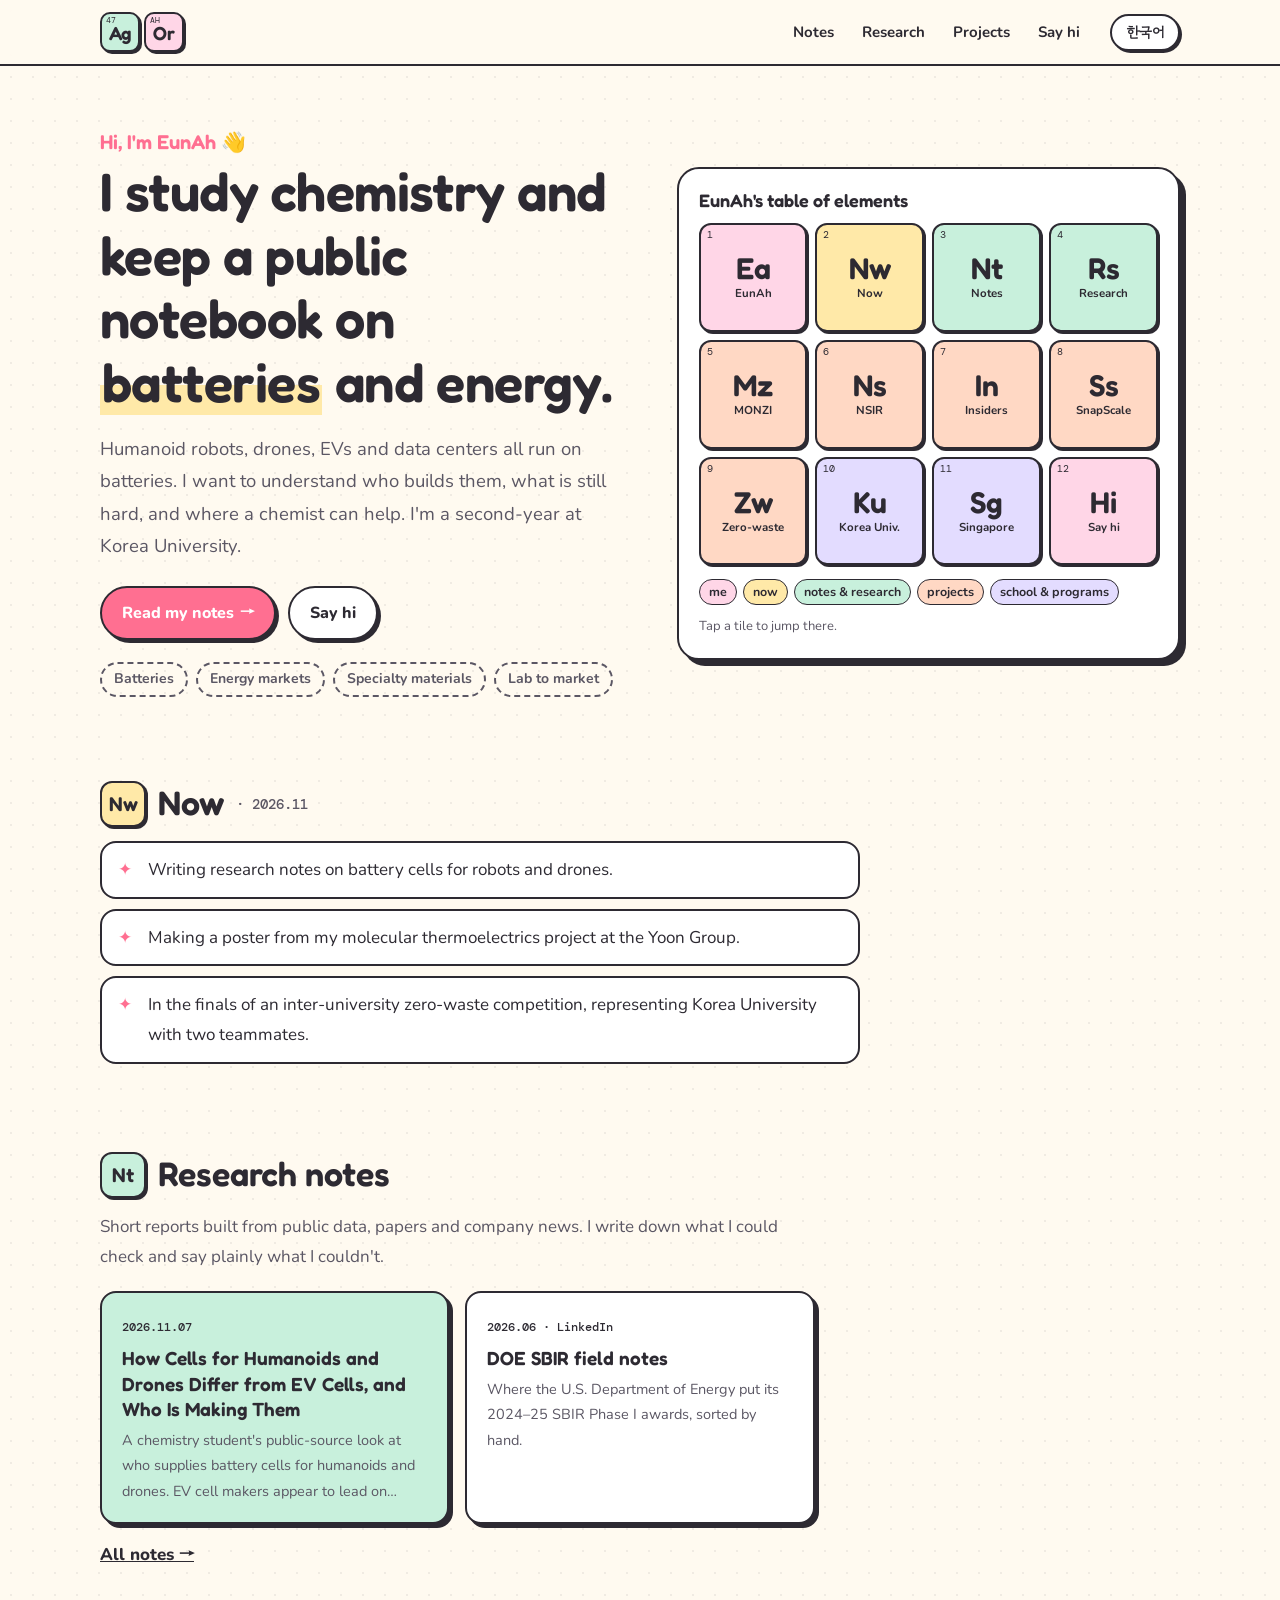
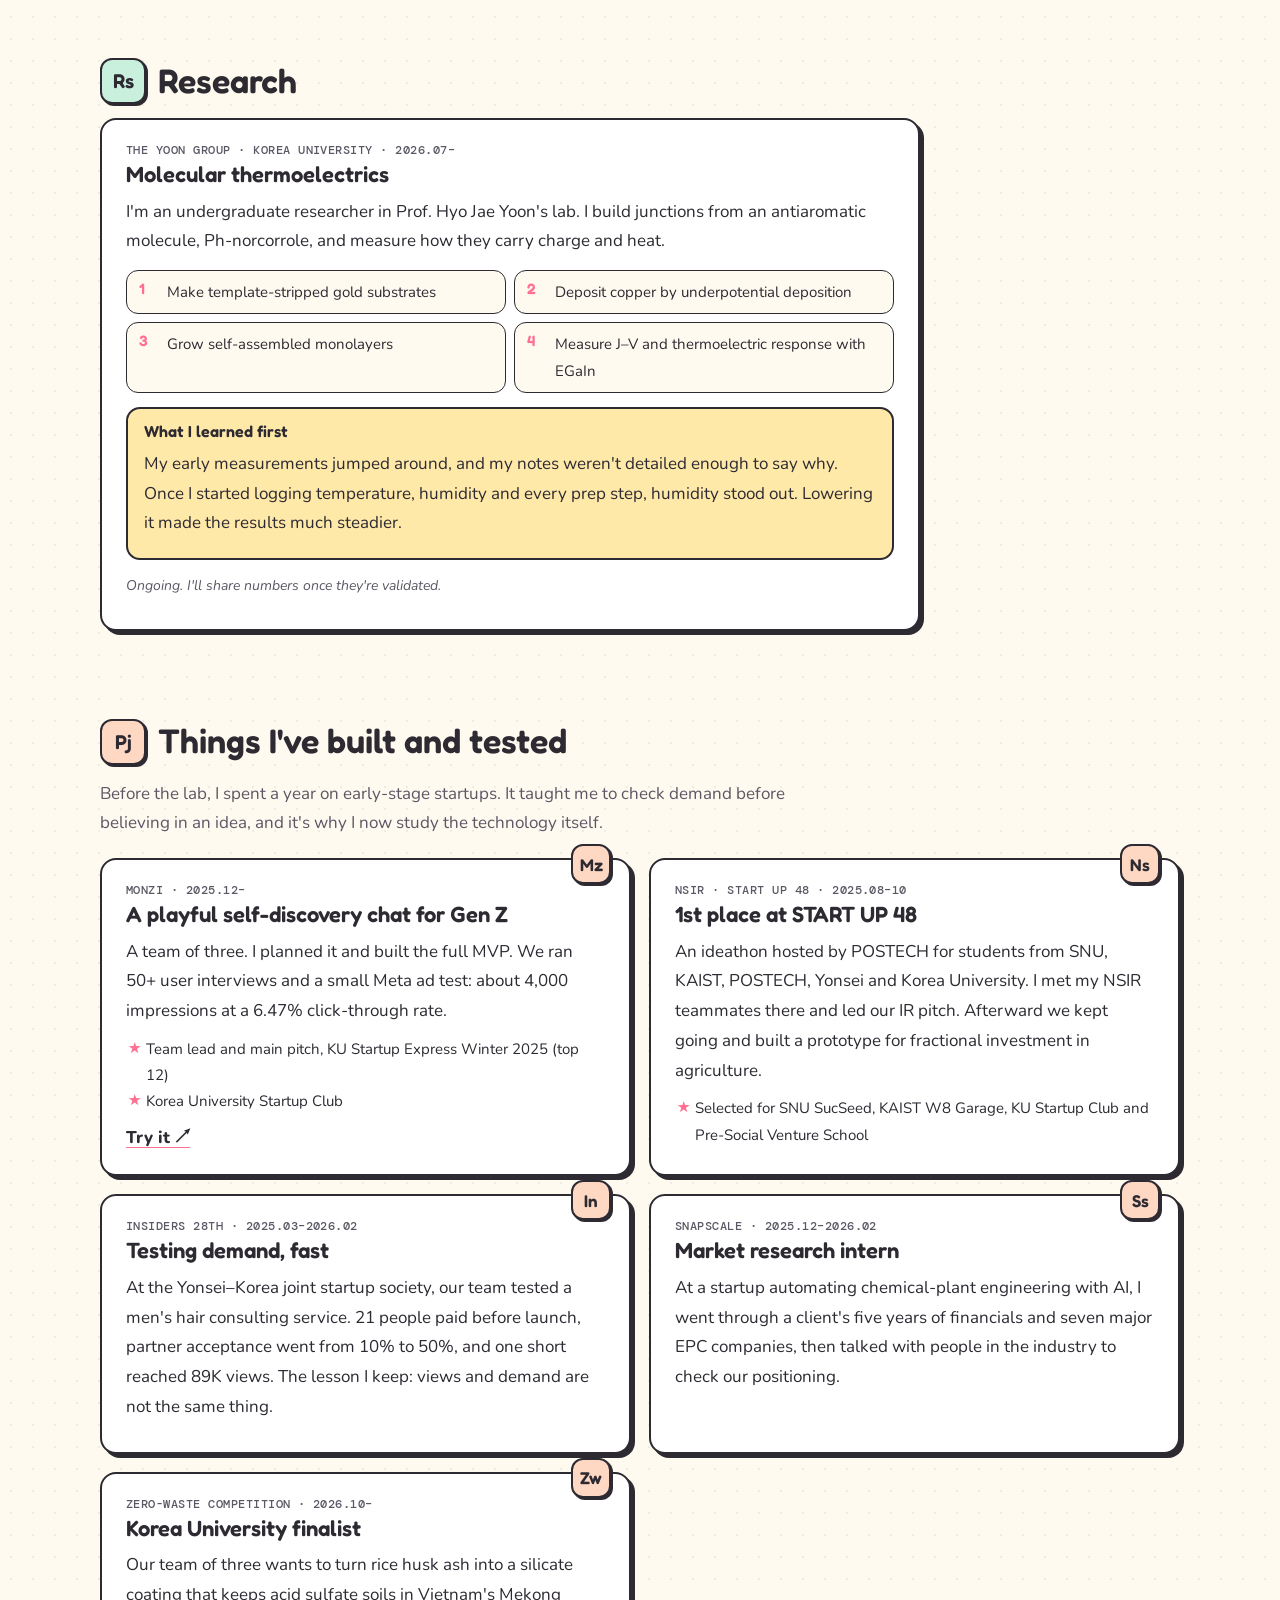
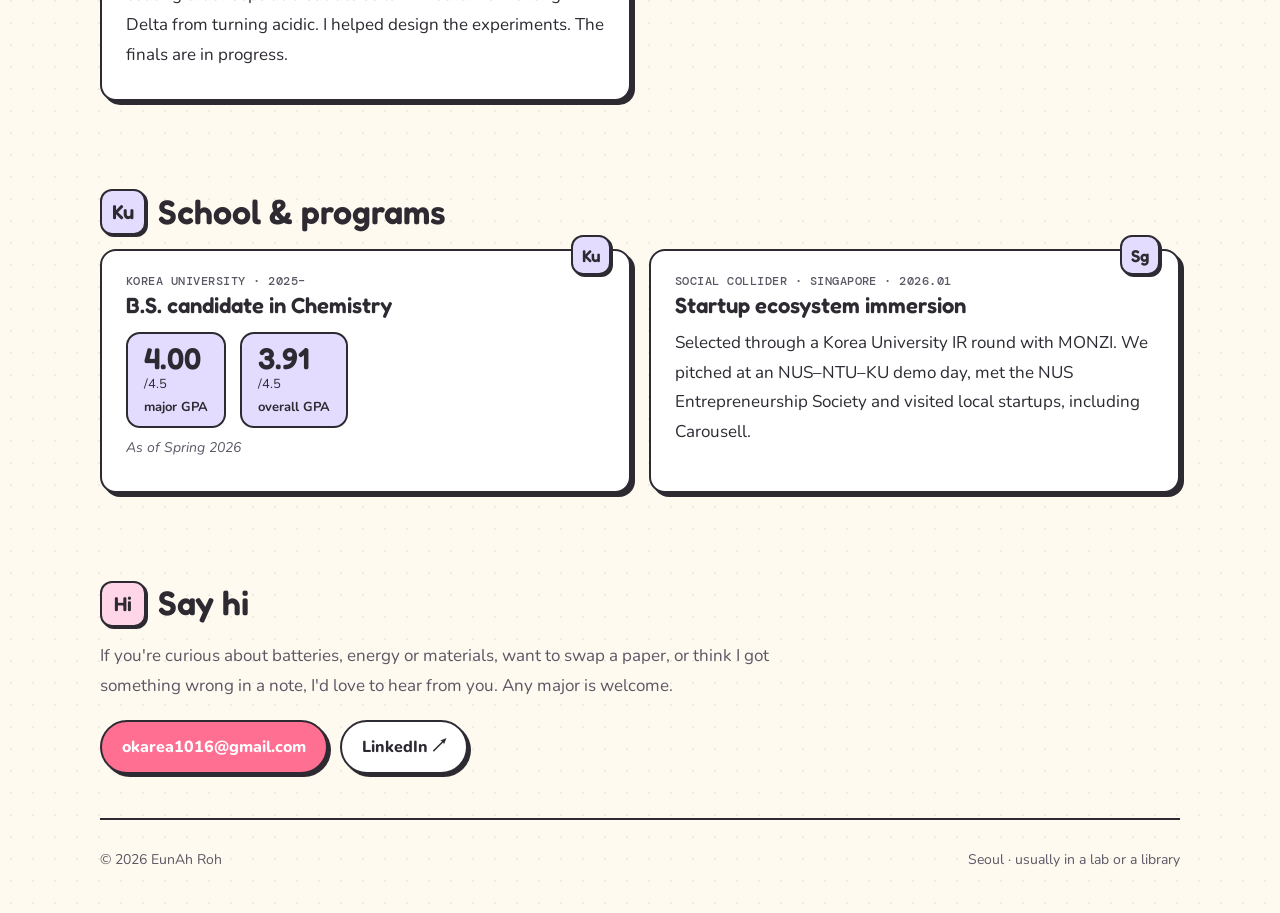
==== commit 3ed64540: "Redesign portfolio; bilingual research notes" ====
--- a/index.html
+++ b/index.html
@@ -1,195 +1,231 @@
 <!doctype html>
 <html lang="en">
 <head>
-  <meta charset="UTF-8" />
-  <meta name="viewport" content="width=device-width, initial-scale=1.0" />
-  <meta name="description" content="EunAh Roh — exploring physical infrastructure for the AI era, from molecular materials to large-scale systems." />
-  <title>EunAh Roh — Chemistry × Infrastructure</title>
+  <meta charset="utf-8">
+  <meta name="viewport" content="width=device-width, initial-scale=1">
+  <title>EunAh Roh · chemistry, batteries, energy</title>
+  <meta name="description" content="EunAh Roh studies chemistry at Korea University and keeps public research notes on batteries and energy markets.">
+  <meta property="og:title" content="EunAh Roh · chemistry, batteries, energy">
+  <meta property="og:description" content="Research notes on batteries and energy markets, plus what I've built and studied.">
   <link rel="preconnect" href="https://fonts.googleapis.com">
   <link rel="preconnect" href="https://fonts.gstatic.com" crossorigin>
-  <link href="https://fonts.googleapis.com/css2?family=DM+Mono:wght@300;400;500&family=Manrope:wght@400;500;600;700&family=Newsreader:ital,opsz,wght@0,6..72,500;1,6..72,400&family=Noto+Sans+KR:wght@400;500;600;700&family=Noto+Serif+KR:wght@400;500;600&display=swap" rel="stylesheet">
-  <link rel="stylesheet" href="styles.css" />
-  <link rel="stylesheet" href="revision.css" />
+  <link href="https://fonts.googleapis.com/css2?family=Fredoka:wght@500;600&family=Nunito:wght@400;600;700;800&family=Jua&family=Gowun+Dodum&family=DM+Mono:wght@500&display=swap" rel="stylesheet">
+  <link rel="stylesheet" href="style.css">
 </head>
 <body>
-  <div class="noise"></div>
-  <header class="topbar">
-    <a class="mark" href="#top" aria-label="EunAh Roh — Home">
-      <span class="element-tile"><b>Ag</b><small>47</small></span>
-      <span class="element-tile element-tile-wordmark"><b>Or</b><small>AH</small></span>
+  <header class="top">
+    <a class="logo" href="#top" aria-label="EunAh Roh, home">
+      <span class="tile-mini"><small>47</small>Ag</span><span class="tile-mini rose"><small>AH</small>Or</span>
     </a>
-    <nav aria-label="Primary navigation">
-      <a href="#research" data-i18n="navResearch">Research</a>
-      <a href="#path" data-i18n="navPath">Path</a>
-      <a href="#build" data-i18n="navBuild">Build</a>
-      <a href="#together" data-i18n="navTogether">Say hello</a>
+    <nav>
+      <a href="notes/"><span class="en">Notes</span><span class="ko">노트</span></a>
+      <a href="#research"><span class="en">Research</span><span class="ko">연구</span></a>
+      <a href="#ventures"><span class="en">Projects</span><span class="ko">프로젝트</span></a>
+      <a href="#hi"><span class="en">Say hi</span><span class="ko">연락</span></a>
     </nav>
-    <button class="lang" id="langToggle" type="button" aria-label="Switch language">KO</button>
+    <button id="lang" class="lang" type="button" aria-label="Switch language"><span class="en">한국어</span><span class="ko">English</span></button>
   </header>
 
   <main id="top">
-    <section class="hero section-shell">
-      <div class="hero-copy">
-        <p class="eyebrow" data-i18n="eyebrow">ENERGY · CHEMISTRY · VENTURES</p>
-        <h1><span data-i18n="heroA">As AI advances, I’ve come to focus on</span><br><em data-i18n="heroB">the physical infrastructure</em><br><span data-i18n="heroC">that powers it.</span></h1>
-        <p class="hero-intro" data-i18n="heroIntro">I’m EunAh Roh. Starting from chemistry, I explore physical infrastructure for the AI era—from molecular materials to devices and large-scale thermal and energy systems.</p>
-        <div class="hero-actions">
-          <a class="button primary" href="#research"><span data-i18n="seeResearch">See my research</span><b>↓</b></a>
-          <a class="button text-button" href="mailto:okarea1016@gmail.com"><span data-i18n="startConversation">Send an email</span><b>↗</b></a>
+    <!-- hero -->
+    <section class="hero wrap">
+      <div class="hero-text">
+        <p class="hello"><span class="en">Hi, I'm EunAh 👋</span><span class="ko">안녕하세요, 노은아예요 👋</span></p>
+        <h1>
+          <span class="en">I study chemistry and keep a public notebook on <mark>batteries</mark> and energy.</span>
+          <span class="ko">화학을 공부하고, <mark>배터리</mark>와 에너지에 대한 공개 노트를 써요.</span>
+        </h1>
+        <p class="lead">
+          <span class="en">Humanoid robots, drones, EVs and data centers all run on batteries. I want to understand who builds them, what is still hard, and where a chemist can help. I'm a second-year at Korea University.</span>
+          <span class="ko">휴머노이드, 드론, 전기차, 데이터센터는 모두 배터리로 움직여요. 누가 그 배터리를 만들고, 아직 무엇이 어렵고, 화학을 하는 사람이 어디서 도울 수 있는지 알고 싶어요. 고려대 화학과 2학년이에요.</span>
+        </p>
+        <div class="actions">
+          <a class="btn primary" href="notes/"><span class="en">Read my notes</span><span class="ko">노트 읽기</span> →</a>
+          <a class="btn" href="#hi"><span class="en">Say hi</span><span class="ko">인사하기</span></a>
         </div>
-      </div>
-
-      <div class="molecule-stage" id="moleculeStage" aria-label="Interactive molecular diagram">
-        <canvas id="molecule3d" aria-label="Rotatable 3D molecular cage"></canvas>
-        <svg viewBox="0 0 560 560" role="img" aria-hidden="true">
-          <g class="macrocycle">
-            <g class="bonds">
-              <line x1="280" y1="105" x2="348" y2="124"/><line x1="348" y1="124" x2="405" y2="170"/><line x1="405" y1="170" x2="430" y2="230"/><line x1="430" y1="230" x2="410" y2="280"/>
-              <line x1="410" y1="280" x2="430" y2="330"/><line x1="430" y1="330" x2="405" y2="390"/><line x1="405" y1="390" x2="348" y2="436"/><line x1="348" y1="436" x2="280" y2="455"/>
-              <line x1="280" y1="455" x2="212" y2="436"/><line x1="212" y1="436" x2="155" y2="390"/><line x1="155" y1="390" x2="130" y2="330"/><line x1="130" y1="330" x2="150" y2="280"/>
-              <line x1="150" y1="280" x2="130" y2="230"/><line x1="130" y1="230" x2="155" y2="170"/><line x1="155" y1="170" x2="212" y2="124"/><line x1="212" y1="124" x2="280" y2="105"/>
-              <path d="M236 166 L280 145 L324 166 L312 214 L280 232 L248 214 Z"/><path d="M374 236 L414 255 L410 300 L374 324 L334 302 L334 258 Z"/>
-              <path d="M324 394 L280 415 L236 394 L248 346 L280 328 L312 346 Z"/><path d="M186 324 L146 300 L150 255 L186 236 L226 258 L226 302 Z"/>
-              <line class="inner-bond" x1="280" y1="232" x2="280" y2="257"/><line class="inner-bond" x1="334" y1="280" x2="309" y2="280"/><line class="inner-bond" x1="280" y1="328" x2="280" y2="303"/><line class="inner-bond" x1="226" y1="280" x2="251" y2="280"/>
-            </g>
-            <g class="atoms">
-              <circle cx="280" cy="145" r="9"/><circle cx="414" cy="255" r="9"/><circle cx="280" cy="415" r="9"/><circle cx="146" cy="300" r="9"/>
-              <circle class="nitrogen" cx="280" cy="245" r="12"/><circle class="nitrogen" cx="320" cy="280" r="12"/><circle class="nitrogen" cx="280" cy="315" r="12"/><circle class="nitrogen" cx="240" cy="280" r="12"/>
-              <circle class="core" cx="280" cy="280" r="27"/><text x="280" y="285" text-anchor="middle">Nc</text>
-            </g>
-          </g>
-          <g class="electron"><circle class="electron-hit" cx="280" cy="95" r="34"/><circle class="electron-dot" cx="280" cy="95" r="8"/></g>
-        </svg>
-        <div class="orbital orbital-a"></div><div class="orbital orbital-b"></div>
-        <div class="molecule-hud"><span data-i18n="dragMolecule">DRAG MOLECULE · SPIN</span><span data-i18n="throwElectron">GRAB ELECTRON · THROW</span><b id="energyCount">E 00</b></div>
-        <p class="stage-note"><span data-i18n="stageNote">Drag, spin, and throw the electron</span><i></i></p>
-      </div>
-      <div class="hero-index"><span>01</span></div>
-    </section>
-
-    <div class="section-tabs section-shell" id="sectionTabs" role="tablist" aria-label="Portfolio sections">
-      <button class="active" type="button" data-section="manifesto" role="tab"><b>01</b><span data-i18n="tabAbout">About</span></button>
-      <button type="button" data-section="research" role="tab"><b>02</b><span data-i18n="tabResearch">Research</span></button>
-      <button type="button" data-section="path" role="tab"><b>03</b><span data-i18n="tabPath">Journey</span></button>
-      <button type="button" data-section="build" role="tab"><b>04</b><span data-i18n="tabProjects">Projects</span></button>
-      <button type="button" data-section="together" role="tab"><b>05</b><span data-i18n="tabTalk">Say hello</span></button>
-    </div>
-
-    <section class="manifesto section-shell page-active" id="manifesto">
-      <p class="section-tag">[ POSITION ]</p>
-      <p class="manifesto-line" data-i18n="manifesto">As AI expands, I’m looking in the other direction: toward the heat it creates, the energy it consumes, and the materials that make it physically possible.</p>
-      <div class="interest-row">
-        <span>THERMAL MANAGEMENT</span><span>ENERGY</span><span>NEUROTECH</span><span>MOLECULAR ELECTRONICS</span>
-      </div>
-      <div class="profile-overview">
-        <article class="profile-card education-card">
-          <div class="profile-card-top"><span data-i18n="educationLabel">EDUCATION</span><b>01</b></div>
-          <h3 data-i18n="educationTitle">B.S. Candidate in Chemistry<br>Korea University</h3>
-          <div class="gpa-row"><div><strong>4.00<small>/4.5</small></strong><span data-i18n="majorGpa">Major GPA</span></div><div><strong>3.91<small>/4.5</small></strong><span data-i18n="overallGpa">Overall GPA</span></div></div>
-          <p class="profile-footnote" data-i18n="gpaNote">As of Spring 2026 · Major GPA based on 9 graded credits</p>
-        </article>
-        <article class="profile-card">
-          <div class="profile-card-top"><span data-i18n="currentLabel">CURRENT</span><b>02</b></div>
-          <h3 data-i18n="currentTitle">Undergraduate Researcher<br>The Yoon Group</h3>
-          <p data-i18n="currentBody">Studying molecular thermoelectric transport across norcorrole junctions.</p>
-          <span class="state ongoing-state" data-i18n="ongoingState">ONGOING</span>
-        </article>
-        <article class="profile-card venture-card">
-          <div class="profile-card-top"><span data-i18n="ventureLabel">VENTURE EVIDENCE</span><b>03</b></div>
-          <div class="evidence-grid"><div><strong>21</strong><span data-i18n="paidCustomers">paying customers</span></div><div><strong>50</strong><span data-i18n="userInterviews">user interviews</span></div><div><strong>89K</strong><span data-i18n="contentViews">content views</span></div><div><strong>10→50%</strong><span data-i18n="partnerRate">partner acceptance</span></div></div>
-        </article>
-        <article class="profile-card singapore-card">
-          <div class="profile-card-top"><span data-i18n="globalLabel">GLOBAL PROGRAM</span><b>04</b></div>
-          <h3>Social Collider<br>Singapore</h3>
-          <p data-i18n="globalBody">Selected through a Korea University IR process with MONZI. Presented at a group demo day, met NUS Entrepreneurship Society, and visited local startups including Carousell.</p>
-          <span class="state selected-state" data-i18n="selectedState">SELECTED PARTICIPANT</span>
-        </article>
-        <article class="profile-card recognition-card">
-          <div class="profile-card-top"><span data-i18n="recognitionLabel">RECOGNITION</span><b>05</b></div>
-          <ul class="recognition-compact">
-            <li><b>START UP 48</b><span data-i18n="startup48Status">Team 1st · short ideathon</span></li>
-            <li><b>SNU SucSeed</b><span data-i18n="selectedGamtoo">Selected · Gamtoo</span></li>
-            <li><b>KAIST W8 Garage</b><span data-i18n="selectedGamtoo">Selected · Gamtoo</span></li>
-            <li><b>KU Startup Club</b><span data-i18n="kuSelection">Selected · Gamtoo / MONZI</span></li>
-            <li><b>Pre-Social Venture School</b><span data-i18n="selectedGamtoo">Selected · Gamtoo</span></li>
+        <ul class="chips">
+          <li><span class="en">Batteries</span><span class="ko">배터리</span></li>
+          <li><span class="en">Energy markets</span><span class="ko">에너지 시장</span></li>
+          <li><span class="en">Specialty materials</span><span class="ko">소재</span></li>
+          <li><span class="en">Lab to market</span><span class="ko">연구에서 시장으로</span></li>
+        </ul>
+      </div>
+
+      <div class="table-card">
+        <p class="table-title"><span class="en">EunAh's table of elements</span><span class="ko">은아의 원소 주기율표</span></p>
+        <div class="ptable" id="ptable"></div>
+        <div class="legend">
+          <span class="g-me"><span class="en">me</span><span class="ko">나</span></span>
+          <span class="g-now"><span class="en">now</span><span class="ko">요즘</span></span>
+          <span class="g-study"><span class="en">notes &amp; research</span><span class="ko">노트·연구</span></span>
+          <span class="g-build"><span class="en">projects</span><span class="ko">프로젝트</span></span>
+          <span class="g-school"><span class="en">school &amp; programs</span><span class="ko">학교·프로그램</span></span>
+        </div>
+        <p class="hint"><span class="en">Tap a tile to jump there.</span><span class="ko">칸을 누르면 그 내용으로 이동해요.</span></p>
+      </div>
+    </section>
+
+    <!-- now -->
+    <section class="wrap section" id="now">
+      <h2><span class="sym g-now">Nw</span><span class="en">Now</span><span class="ko">요즘 하는 일</span> <small>· 2026.11</small></h2>
+      <ul class="now-list">
+        <li><span class="en">Writing research notes on battery cells for robots and drones.</span><span class="ko">로봇·드론용 배터리 셀에 대한 리서치 노트를 쓰고 있어요.</span></li>
+        <li><span class="en">Making a poster from my molecular thermoelectrics project at the Yoon Group.</span><span class="ko">윤효재 교수님 연구실에서 한 분자 열전 프로젝트로 포스터를 만들고 있어요.</span></li>
+        <li><span class="en">In the finals of an inter-university zero-waste competition, representing Korea University with two teammates.</span><span class="ko">대학 간 제로웨이스트 공모전 본선에 고려대 대표로 팀원 둘과 함께 나가 있어요.</span></li>
+      </ul>
+    </section>
+
+    <!-- notes -->
+    <section class="wrap section" id="notes">
+      <h2><span class="sym g-study">Nt</span><span class="en">Research notes</span><span class="ko">리서치 노트</span></h2>
+      <p class="section-lead">
+        <span class="en">Short reports built from public data, papers and company news. I write down what I could check and say plainly what I couldn't.</span>
+        <span class="ko">공개 데이터, 논문, 기업 소식으로 쓰는 짧은 리포트예요. 확인한 것과 확인하지 못한 것을 나눠서 적어요.</span>
+      </p>
+      <div class="note-cards" id="noteCards"></div>
+      <a class="more" href="notes/"><span class="en">All notes</span><span class="ko">노트 전체 보기</span> →</a>
+    </section>
+
+    <!-- research -->
+    <section class="wrap section" id="research">
+      <h2><span class="sym g-study">Rs</span><span class="en">Research</span><span class="ko">연구</span></h2>
+      <article class="card big">
+        <p class="meta">THE YOON GROUP · KOREA UNIVERSITY · 2026.07–</p>
+        <h3><span class="en">Molecular thermoelectrics</span><span class="ko">분자 열전</span></h3>
+        <p>
+          <span class="en">I'm an undergraduate researcher in Prof. Hyo Jae Yoon's lab. I build junctions from an antiaromatic molecule, Ph-norcorrole, and measure how they carry charge and heat.</span>
+          <span class="ko">윤효재 교수님 연구실의 학부연구생이에요. 반방향족 분자인 Ph-norcorrole로 접합을 만들고, 이 접합이 전하와 열을 어떻게 전달하는지 측정해요.</span>
+        </p>
+        <ol class="steps">
+          <li><span class="en">Make template-stripped gold substrates</span><span class="ko">템플릿 스트리핑 금 기판 만들기</span></li>
+          <li><span class="en">Deposit copper by underpotential deposition</span><span class="ko">UPD(underpotential deposition)로 구리 올리기</span></li>
+          <li><span class="en">Grow self-assembled monolayers</span><span class="ko">자기조립 단분자막 만들기</span></li>
+          <li><span class="en">Measure J–V and thermoelectric response with EGaIn</span><span class="ko">EGaIn 접합으로 J–V와 열전 특성 측정</span></li>
+        </ol>
+        <div class="callout">
+          <p class="callout-title"><span class="en">What I learned first</span><span class="ko">처음 배운 것</span></p>
+          <p>
+            <span class="en">My early measurements jumped around, and my notes weren't detailed enough to say why. Once I started logging temperature, humidity and every prep step, humidity stood out. Lowering it made the results much steadier.</span>
+            <span class="ko">처음엔 측정값이 들쭉날쭉했는데, 기록이 부족해서 이유를 알 수 없었어요. 온도, 습도, 준비 과정을 하나하나 적기 시작하자 습도가 눈에 띄었고, 습도를 낮추니 결과가 훨씬 안정됐어요.</span>
+          </p>
+        </div>
+        <p class="status"><span class="en">Ongoing. I'll share numbers once they're validated.</span><span class="ko">진행 중이에요. 수치는 검증이 끝나면 공유할게요.</span></p>
+      </article>
+    </section>
+
+    <!-- ventures -->
+    <section class="wrap section" id="ventures">
+      <h2><span class="sym g-build">Pj</span><span class="en">Things I've built and tested</span><span class="ko">만들고 시험해 본 것들</span></h2>
+      <p class="section-lead">
+        <span class="en">Before the lab, I spent a year on early-stage startups. It taught me to check demand before believing in an idea, and it's why I now study the technology itself.</span>
+        <span class="ko">연구실에 오기 전 1년 동안 초기 창업을 했어요. 아이디어를 믿기 전에 수요부터 확인하는 법을 배웠고, 그래서 지금은 기술 자체를 공부하고 있어요.</span>
+      </p>
+      <div class="cards">
+        <article class="card" id="monzi">
+          <span class="sym g-build">Mz</span>
+          <p class="meta">MONZI · 2025.12–</p>
+          <h3><span class="en">A playful self-discovery chat for Gen Z</span><span class="ko">Z세대를 위한 대화형 자기 탐색 테스트</span></h3>
+          <p>
+            <span class="en">A team of three. I planned it and built the full MVP. We ran 50+ user interviews and a small Meta ad test: about 4,000 impressions at a 6.47% click-through rate.</span>
+            <span class="ko">3명이 함께 했어요. 기획과 MVP 개발을 맡았어요. 사용자 인터뷰를 50번 넘게 했고, 작은 Meta 광고 테스트로 약 4,000회 노출에 클릭률 6.47%를 얻었어요.</span>
+          </p>
+          <ul class="facts">
+            <li><span class="en">Team lead and main pitch, KU Startup Express Winter 2025 (top 12)</span><span class="ko">KU Startup Express 2025 겨울 본선(Top 12), 팀장·메인 발표</span></li>
+            <li><span class="en">Korea University Startup Club</span><span class="ko">고려대 창업동아리 선정</span></li>
           </ul>
-        </article>
-      </div>
-    </section>
-
-    <section class="research section-shell" id="research">
-      <div class="section-head">
-        <div><p class="section-tag">[ 01 · RESEARCH ]</p><h2 data-i18n="researchTitle">From a single molecule<br>to measurable transport.</h2></div>
-        <p data-i18n="researchIntro">Ongoing undergraduate research at The Yoon Group, Korea University, advised by Prof. Hyo Jae Yoon.</p>
-      </div>
-      <div class="research-grid">
-        <article class="research-main">
-          <div class="status"><i></i><span data-i18n="ongoing">ONGOING RESEARCH</span></div>
-          <p class="kicker">ANTiaromatic NORCORROLE · SAM · EGaIn</p>
-          <h3 data-i18n="researchQuestion">How do metal substrates change charge and thermoelectric transport across an antiaromatic molecular junction?</h3>
-          <p data-i18n="researchWhy">Antiaromatic molecules offer an unusual hypothesis: a narrow HOMO–LUMO gap may help escape the familiar trade-off between electrical conductance and the Seebeck coefficient.</p>
-          <div class="metal-switch" role="group" aria-label="Select substrate">
-            <button class="active" data-metal="Au">Au<small>79</small></button><button data-metal="Cu">Cu<small>29</small></button>
-            <button data-metal="Pd">Pd<small>46</small></button><button data-metal="Pt">Pt<small>78</small></button>
+          <a class="link" href="https://monzi-khaki.vercel.app/" target="_blank" rel="noreferrer"><span class="en">Try it</span><span class="ko">써보기</span> ↗</a>
+        </article>
+
+        <article class="card" id="nsir">
+          <span class="sym g-build">Ns</span>
+          <p class="meta">NSIR · START UP 48 · 2025.08–10</p>
+          <h3><span class="en">1st place at START UP 48</span><span class="ko">START UP 48 1위</span></h3>
+          <p>
+            <span class="en">An ideathon hosted by POSTECH for students from SNU, KAIST, POSTECH, Yonsei and Korea University. I met my NSIR teammates there and led our IR pitch. Afterward we kept going and built a prototype for fractional investment in agriculture.</span>
+            <span class="ko">POSTECH이 주최하고 서울대·KAIST·POSTECH·연세대·고려대 학생이 모인 아이디어톤이에요. 여기서 NSIR 팀원들을 처음 만났고 IR 발표를 맡았어요. 대회 뒤에도 같이 농업 조각투자 프로토타입을 만들었어요.</span>
+          </p>
+          <ul class="facts">
+            <li><span class="en">Selected for SNU SucSeed, KAIST W8 Garage, KU Startup Club and Pre-Social Venture School</span><span class="ko">SNU SucSeed, KAIST W8 Garage, 고려대 창업동아리, 예비 소셜벤처 스쿨 선정</span></li>
+          </ul>
+        </article>
+
+        <article class="card" id="insiders">
+          <span class="sym g-build">In</span>
+          <p class="meta">INSIDERS 28TH · 2025.03–2026.02</p>
+          <h3><span class="en">Testing demand, fast</span><span class="ko">빠르게 수요 검증하기</span></h3>
+          <p>
+            <span class="en">At the Yonsei–Korea joint startup society, our team tested a men's hair consulting service. 21 people paid before launch, partner acceptance went from 10% to 50%, and one short reached 89K views. The lesson I keep: views and demand are not the same thing.</span>
+            <span class="ko">연고대 연합 창업학회에서 남성 헤어 컨설팅 서비스를 시험했어요. 출시 전 21명이 결제했고, 제휴 수락률은 10%에서 50%로 올랐고, 숏폼 하나가 8.9만 조회를 넘었어요. 그때 얻은 교훈: 조회수와 수요는 다르다.</span>
+          </p>
+        </article>
+
+        <article class="card" id="snapscale">
+          <span class="sym g-build">Ss</span>
+          <p class="meta">SNAPSCALE · 2025.12–2026.02</p>
+          <h3><span class="en">Market research intern</span><span class="ko">시장조사 인턴</span></h3>
+          <p>
+            <span class="en">At a startup automating chemical-plant engineering with AI, I went through a client's five years of financials and seven major EPC companies, then talked with people in the industry to check our positioning.</span>
+            <span class="ko">AI로 화학 플랜트 설계를 자동화하는 스타트업에서 고객사의 5년치 재무와 주요 EPC 7개사를 분석하고, 업계 실무자 인터뷰로 포지셔닝을 검증했어요.</span>
+          </p>
+        </article>
+
+        <article class="card" id="zerowaste">
+          <span class="sym g-build">Zw</span>
+          <p class="meta">ZERO-WASTE COMPETITION · 2026.10–</p>
+          <h3><span class="en">Korea University finalist</span><span class="ko">고려대 대표 본선 진출</span></h3>
+          <p>
+            <span class="en">Our team of three wants to turn rice husk ash into a silicate coating that keeps acid sulfate soils in Vietnam's Mekong Delta from turning acidic. I helped design the experiments. The finals are in progress.</span>
+            <span class="ko">세 명이 팀으로, 버려지는 왕겨재를 규산염 코팅제로 만들어 베트남 메콩델타의 잠재 산성황산염토가 산성화되는 걸 막는 아이디어를 내고 있어요. 실험 설계를 함께 했고, 지금 본선 진행 중이에요.</span>
+          </p>
+        </article>
+      </div>
+    </section>
+
+    <!-- school -->
+    <section class="wrap section" id="school">
+      <h2><span class="sym g-school">Ku</span><span class="en">School &amp; programs</span><span class="ko">학교와 프로그램</span></h2>
+      <div class="cards two">
+        <article class="card" id="ku">
+          <span class="sym g-school">Ku</span>
+          <p class="meta">KOREA UNIVERSITY · 2025–</p>
+          <h3><span class="en">B.S. candidate in Chemistry</span><span class="ko">화학과 학사 과정</span></h3>
+          <div class="gpa">
+            <div><b>4.00</b><small>/4.5</small><span class="en">major GPA</span><span class="ko">전공 평점</span></div>
+            <div><b>3.91</b><small>/4.5</small><span class="en">overall GPA</span><span class="ko">전체 평점</span></div>
           </div>
-          <div class="junction" id="junction"><div class="electrode top"></div><div class="sam"></div><div class="electrode bottom"><b id="metalLabel">Au</b></div><div class="flow"></div></div>
-          <p class="figure-note"><span data-i18n="figureNote">Conceptual junction — select a substrate to inspect the experimental path.</span></p>
-        </article>
-        <aside class="research-aside">
-          <p class="aside-label" data-i18n="whatIDo">WHAT I DO</p>
-          <ol class="process-list">
-            <li><b>01</b><span data-i18n="step1">Fabricate template-stripped Au substrates</span></li>
-            <li><b>02</b><span data-i18n="step2">Deposit Cu via underpotential deposition</span></li>
-            <li><b>03</b><span data-i18n="step3">Convert Cu to Pd or Pt via SLRR</span></li>
-            <li><b>04</b><span data-i18n="step4">Form norcorrole self-assembled monolayers</span></li>
-            <li><b>05</b><span data-i18n="step5">Measure J–V and thermoelectric response with EGaIn</span></li>
-            <li><b>06</b><span data-i18n="step6">Analyze data in MATLAB and OriginPro</span></li>
-          </ol>
-          <div class="next-question"><small data-i18n="nextQuestion">NEXT QUESTION</small><p data-i18n="nextQuestionBody">How does immersion time alter SAM formation and transport?</p></div>
-        </aside>
-      </div>
-    </section>
-
-    <section class="path section-shell" id="path">
-      <div class="section-head"><div><p class="section-tag">[ 02 · PATH ]</p><h2 data-i18n="pathTitle">From market signals<br>to physical systems.</h2></div><p data-i18n="pathIntro">My path has not been linear. Each commercial, technical, and scientific experiment expanded the scale of the problem I could see.</p></div>
-      <div class="story-map">
-        <div class="story-rail">
-          <button class="story-step active" data-story="0"><b>01</b><span data-i18n="story1">Test demand</span><small>INSIDERS</small></button><i></i>
-          <button class="story-step" data-story="1"><b>02</b><span data-i18n="story2">Build prototypes</span><small>GAMTOO · NTER</small></button><i></i>
-          <button class="story-step" data-story="2"><b>03</b><span data-i18n="story3">Map industries</span><small>SNAPSCALE</small></button><i></i>
-          <button class="story-step" data-story="3"><b>04</b><span data-i18n="story4">Study matter</span><small>THE YOON GROUP</small></button>
-        </div>
-        <div class="story-detail">
-          <article class="active" data-panel="0"><div class="story-number">01 / 04</div><div><p class="role">INSIDERS 28TH · 2025</p><h3 data-i18n="insidersTitle">Learned what attention cannot prove.</h3><p data-i18n="insidersBody">Built and tested early ventures. Hair-connect served 21 paying customers and improved partner acceptance from 10% to 50%. An 89K-view short taught me that reach and demand are different variables.</p><strong>VIEWS ≠ DEMAND</strong></div></article>
-          <article data-panel="1"><div class="story-number">02 / 04</div><div><p class="role">GAMTOO · NTER · 2025</p><h3 data-i18n="stoTitle">Turned ambiguous problems into prototypes.</h3><p data-i18n="stoBody">Co-developed an agricultural fractional-investment prototype and initiated partner discussions. Also participated in START UP 48, a short ideathon, as part of the Nter team; the team placed first with a delegated identity-verification concept for older adults.</p><strong>IDEA → TEST</strong></div></article>
-          <article data-panel="2"><div class="story-number">03 / 04</div><div><p class="role">SNAPSCALE · 2025</p><h3 data-i18n="snapTitle">Learned to infer systems from scarce signals.</h3><p data-i18n="snapBody">Analyzed five years of client financials and seven major EPC players. Used public traces—from investor portfolios to hiring and websites—to infer competitive direction.</p><strong>SIGNALS → MAP</strong></div></article>
-          <article data-panel="3"><div class="story-number">04 / 04</div><div><p class="role">THE YOON GROUP · 2026—</p><h3 data-i18n="yoonTitle">Moved from studying markets to studying matter.</h3><p data-i18n="yoonBody">Now building experimental depth in molecular electronics and thermoelectric transport, with a long-term focus on heat and energy infrastructure.</p><strong>MATTER → FUTURE</strong></div></article>
-        </div>
-      </div>
-      <p class="growth-line"><span data-i18n="growthA">What changed?</span> <b data-i18n="growthB">I stopped asking only “Will people want this?” and began asking “What must become technically possible?”</b></p>
-    </section>
-
-    <section class="build section-shell" id="build">
-      <div class="section-head"><div><p class="section-tag">[ 03 · BUILT & EXPLORED ]</p><h2 data-i18n="buildTitle">I think by making<br>something testable.</h2></div></div>
-      <div class="project-grid">
-        <a class="project" href="https://monzi-khaki.vercel.app/" target="_blank" rel="noreferrer"><div class="project-top"><span>PRODUCT · 2026</span><b>↗</b></div><div class="monzi-orb"><span>?</span><i></i><i></i><i></i></div><div><h3>MONZI</h3><p data-i18n="monziBody">A playful, conversational self-discovery experience for Gen Z. Planned and developed the full MVP in two days; iterated through 50 user interviews.</p><ul><li>3-person team</li><li>KU Startup Club</li><li>50 interviews</li></ul></div></a>
-        <article class="project"><div class="project-top"><span>RESEARCH SERIES · 2026—</span><b>01</b></div><div class="data-viz"><i style="--h:40%"></i><i style="--h:25%"></i><i style="--h:7%"></i><i style="--h:18%"></i><i style="--h:10%"></i></div><div><h3>DOE SBIR Field Notes</h3><p data-i18n="sbirBody">An early-stage research series tracing energy technologies supported by the U.S. DOE SBIR program. One company analysis published so far; exploring a future database.</p><a class="inline-link" href="notes/"><span data-i18n="readNotes">Read the notes</span> →</a></div></article>
-        <article class="project quote-card"><div class="project-top"><span>OPERATING PRINCIPLE</span><b>03</b></div><blockquote data-i18n="principle">“A result is not a verdict. It is a signal for the next experiment.”</blockquote><p data-i18n="principleBody">I document decisions, failures, and behavioral patterns—then turn repeated observations into operating rules.</p></article>
-      </div>
-    </section>
-
-    <section class="together section-shell" id="together">
-      <div class="collision"><span>YOU</span><i></i><span>ME</span></div>
-      <p class="section-tag">[ 04 · LET’S TALK ]</p>
-      <h2 data-i18n="togetherTitle">Interested in similar questions?<br>Come say hello.</h2>
-      <p class="together-copy" data-i18n="togetherBody">I enjoy meeting people who are curious about how the physical world will change in the AI era. You can be studying any field—or none of these fields yet. If something here resonates, I’d simply be glad to talk.</p>
-      <div class="collab-grid"><div><small data-i18n="curiousAbout">THINGS I’M CURIOUS ABOUT</small><p data-i18n="curiousBody">Molecules → materials → devices → thermal and energy systems → markets</p></div><div><small data-i18n="format">A GOOD START</small><p data-i18n="formatBody">Share a question, a paper, an idea, or just tell me what you have been thinking about lately.</p></div><div><small data-i18n="where">WHERE</small><p data-i18n="discipline">Seoul · Online · Anywhere</p></div></div>
-      <a class="big-email" href="mailto:okarea1016@gmail.com"><span>okarea1016@gmail.com</span><b>↗</b></a>
+          <p class="status"><span class="en">As of Spring 2026</span><span class="ko">2026년 1학기 기준</span></p>
+        </article>
+        <article class="card" id="singapore">
+          <span class="sym g-school">Sg</span>
+          <p class="meta">SOCIAL COLLIDER · SINGAPORE · 2026.01</p>
+          <h3><span class="en">Startup ecosystem immersion</span><span class="ko">싱가포르 스타트업 생태계 프로그램</span></h3>
+          <p>
+            <span class="en">Selected through a Korea University IR round with MONZI. We pitched at an NUS–NTU–KU demo day, met the NUS Entrepreneurship Society and visited local startups, including Carousell.</span>
+            <span class="ko">MONZI로 고려대 IR 선발을 거쳐 참가했어요. NUS·NTU·고려대 공동 데모데이에서 발표하고, NUS 창업학회를 만나고, Carousell 등 현지 스타트업을 방문했어요.</span>
+          </p>
+        </article>
+      </div>
+    </section>
+
+    <!-- say hi -->
+    <section class="wrap section hi" id="hi">
+      <h2><span class="sym g-me">Hi</span><span class="en">Say hi</span><span class="ko">인사해요</span></h2>
+      <p class="section-lead">
+        <span class="en">If you're curious about batteries, energy or materials, want to swap a paper, or think I got something wrong in a note, I'd love to hear from you. Any major is welcome.</span>
+        <span class="ko">배터리, 에너지, 소재에 관심 있거나, 논문을 나누고 싶거나, 노트에서 틀린 걸 발견했다면 편하게 연락 주세요. 전공은 상관없어요.</span>
+      </p>
+      <div class="actions">
+        <a class="btn primary" href="mailto:okarea1016@gmail.com">okarea1016@gmail.com</a>
+        <a class="btn" href="https://www.linkedin.com/in/eunah-roh-a8421236a" target="_blank" rel="noreferrer">LinkedIn ↗</a>
+      </div>
     </section>
   </main>
 
-  <footer class="section-shell"><div class="mark" aria-label="EunAh Roh"><span class="element-tile"><b>Ag</b><small>47</small></span><span class="element-tile element-tile-wordmark"><b>Or</b><small>AH</small></span></div><p>© 2026 EUNAH ROH</p><div><a href="https://www.linkedin.com/in/eunah-roh-a8421236a" target="_blank" rel="noreferrer">LinkedIn ↗</a><span class="muted">GitHub — upon request</span></div></footer>
-  <script src="script.js"></script>
-  <script src="molecule3d.js"></script>
+  <footer class="wrap foot">
+    <span>© 2026 EunAh Roh</span>
+    <span><span class="en">Seoul · usually in a lab or a library</span><span class="ko">서울 · 주로 실험실 아니면 도서관</span></span>
+  </footer>
+
+  <script src="main.js"></script>
 </body>
 </html>
--- a/style.css
+++ b/style.css
@@ -0,0 +1,166 @@
+/* EunAh Roh — cute periodic-table portfolio.
+   Readable first: one scrolling page, big friendly type, pastel element groups. */
+:root {
+  --cream: #fffaf0;
+  --ink: #2d2a32;
+  --soft-ink: #5b5764;
+  --line: #2d2a32;
+  --me: #ffd6e7;      /* pink */
+  --now: #ffe9a8;     /* butter */
+  --study: #c8f0dc;   /* mint */
+  --build: #ffd8c4;   /* peach */
+  --school: #e3dcff;  /* lavender */
+  --accent: #ff6f91;
+  --head: "Fredoka", "Jua", sans-serif;
+  --body: "Nunito", "Gowun Dodum", sans-serif;
+  --mono: "DM Mono", ui-monospace, monospace;
+  --radius: 16px;
+}
+* { box-sizing: border-box; }
+html { scroll-behavior: smooth; scroll-padding-top: 84px; -webkit-text-size-adjust: 100%; }
+body {
+  margin: 0; background: var(--cream); color: var(--ink); font: 17px/1.75 var(--body);
+  background-image: radial-gradient(rgba(45, 42, 50, .07) 1px, transparent 1px); background-size: 22px 22px;
+  word-break: keep-all; overflow-wrap: break-word;
+}
+html[lang="ko"] body { font-size: 16.5px; line-height: 1.85; }
+html[lang="ko"] h1, html[lang="ko"] h2, html[lang="ko"] h3 { font-family: "Jua", var(--head); font-weight: 400; }
+
+/* language switch: every text comes in an .en/.ko pair */
+html[lang="en"] .ko, html[lang="ko"] .en { display: none !important; }
+
+a { color: inherit; }
+.wrap { width: min(1080px, 100% - 32px); margin-inline: auto; }
+
+/* header */
+.top {
+  position: sticky; top: 0; z-index: 10; display: flex; align-items: center; gap: 18px;
+  padding: 12px max(16px, calc((100% - 1080px) / 2)); background: rgba(255, 250, 240, .9); backdrop-filter: blur(10px);
+  border-bottom: 2px solid var(--line);
+}
+.logo { display: flex; gap: 4px; text-decoration: none; }
+.tile-mini {
+  position: relative; width: 40px; height: 40px; display: grid; place-items: center; border: 2px solid var(--line); border-radius: 10px;
+  background: var(--study); font: 600 19px var(--head); box-shadow: 2px 2px 0 var(--line);
+}
+.tile-mini.rose { background: var(--me); }
+.tile-mini small { position: absolute; top: 1px; left: 4px; font: 8px var(--mono); }
+nav { display: flex; gap: 4px; margin-left: auto; }
+nav a { text-decoration: none; font-weight: 700; font-size: 15px; padding: 6px 12px; border-radius: 999px; }
+nav a:hover { background: var(--now); }
+.lang {
+  font: 700 14px var(--body); color: var(--ink); background: #fff; border: 2px solid var(--line); border-radius: 999px;
+  padding: 6px 14px; cursor: pointer; box-shadow: 2px 2px 0 var(--line);
+}
+.lang:active { transform: translate(2px, 2px); box-shadow: none; }
+
+/* hero */
+.hero { display: grid; grid-template-columns: 1.05fr 1fr; gap: 48px; align-items: center; padding: 64px 0 40px; }
+.hello { font: 600 20px var(--head); margin: 0 0 6px; color: var(--accent); }
+h1 { font: 600 clamp(34px, 4.6vw, 54px)/1.18 var(--head); margin: 0 0 18px; letter-spacing: -.01em; }
+html[lang="ko"] h1 { line-height: 1.3; }
+mark { background: linear-gradient(transparent 55%, var(--now) 55%); color: inherit; padding: 0 2px; }
+.lead { font-size: 18.5px; color: var(--soft-ink); margin: 0 0 24px; max-width: 560px; }
+.actions { display: flex; flex-wrap: wrap; gap: 12px; }
+.btn {
+  display: inline-flex; align-items: center; gap: 6px; text-decoration: none; font-weight: 800; font-size: 16px;
+  padding: 11px 20px; border: 2px solid var(--line); border-radius: 999px; background: #fff; box-shadow: 3px 3px 0 var(--line);
+  transition: transform .12s, box-shadow .12s;
+}
+.btn:hover { transform: translate(-1px, -1px); box-shadow: 4px 4px 0 var(--line); }
+.btn.primary { background: var(--accent); color: #fff; }
+.chips { list-style: none; padding: 0; margin: 22px 0 0; display: flex; flex-wrap: wrap; gap: 8px; }
+.chips li { font-size: 14px; font-weight: 700; padding: 3px 12px; border: 2px dashed var(--soft-ink); border-radius: 999px; color: var(--soft-ink); }
+
+/* periodic table */
+.table-card { background: #fff; border: 2px solid var(--line); border-radius: 22px; padding: 20px; box-shadow: 6px 6px 0 var(--line); }
+.table-title { font: 600 18px var(--head); margin: 0 0 12px; }
+.ptable { display: grid; grid-template-columns: repeat(4, 1fr); gap: 8px; }
+.el {
+  position: relative; aspect-ratio: 1; border: 2px solid var(--line); border-radius: 12px; cursor: pointer; text-decoration: none;
+  display: flex; flex-direction: column; align-items: center; justify-content: center; padding: 4px; color: var(--ink);
+  transition: transform .15s, box-shadow .15s; box-shadow: 2px 2px 0 var(--line);
+}
+.el:hover, .el:focus-visible { transform: translate(-2px, -2px) rotate(-2deg); box-shadow: 4px 4px 0 var(--line); outline: none; }
+.el .no { position: absolute; top: 3px; left: 6px; font: 10px var(--mono); }
+.el .s { font: 600 clamp(22px, 2.6vw, 30px)/1 var(--head); }
+.el .n { font-size: 11.5px; font-weight: 700; margin-top: 4px; text-align: center; line-height: 1.2; }
+.g-me { background: var(--me); } .g-now { background: var(--now); } .g-study { background: var(--study); }
+.g-build { background: var(--build); } .g-school { background: var(--school); }
+.legend { display: flex; flex-wrap: wrap; gap: 6px; margin-top: 14px; font-size: 12.5px; font-weight: 700; }
+.legend > span { padding: 1px 9px; border-radius: 999px; border: 1.5px solid var(--line); }
+.hint { margin: 10px 0 0; font-size: 13px; color: var(--soft-ink); }
+
+/* sections */
+.section { padding: 44px 0; }
+h2 { display: flex; align-items: center; gap: 12px; font: 600 clamp(26px, 3.2vw, 34px)/1.2 var(--head); margin: 0 0 14px; }
+h2 small { font: 500 14px var(--mono); color: var(--soft-ink); }
+.sym {
+  flex: none; width: 46px; height: 46px; display: grid; place-items: center; border: 2px solid var(--line); border-radius: 12px;
+  font: 600 20px var(--head); box-shadow: 2px 2px 0 var(--line);
+}
+.section-lead { color: var(--soft-ink); max-width: 720px; margin: 0 0 20px; }
+.now-list { list-style: none; padding: 0; margin: 0; display: grid; gap: 10px; max-width: 760px; }
+.now-list li { background: #fff; border: 2px solid var(--line); border-radius: var(--radius); padding: 12px 16px 12px 46px; position: relative; }
+.now-list li::before { content: "✦"; position: absolute; left: 16px; top: 12px; color: var(--accent); }
+
+.cards { display: grid; grid-template-columns: repeat(2, 1fr); gap: 18px; }
+.card {
+  position: relative; background: #fff; border: 2px solid var(--line); border-radius: var(--radius); padding: 22px 24px;
+  box-shadow: 4px 4px 0 var(--line); transition: box-shadow .3s, transform .3s;
+}
+.card .sym { position: absolute; top: -16px; right: 18px; width: 40px; height: 40px; font-size: 17px; }
+.card.big { max-width: 820px; }
+.card h3 { font: 600 22px/1.3 var(--head); margin: 2px 0 8px; }
+.card p { margin: 8px 0; }
+.meta { font: 500 12px var(--mono); letter-spacing: .04em; color: var(--soft-ink); margin: 0 !important; }
+.facts { margin: 10px 0 0; padding-left: 20px; font-size: 15px; }
+.facts li::marker { content: "★ "; color: var(--accent); }
+.link { display: inline-block; margin-top: 8px; font-weight: 800; text-decoration-color: var(--accent); text-underline-offset: 4px; }
+.steps { counter-reset: s; list-style: none; padding: 0; margin: 14px 0; display: grid; grid-template-columns: repeat(2, 1fr); gap: 8px; }
+.steps li { counter-increment: s; background: var(--cream); border: 1.5px solid var(--line); border-radius: 12px; padding: 8px 12px 8px 40px; position: relative; font-size: 15px; }
+.steps li::before { content: counter(s); position: absolute; left: 12px; top: 8px; font: 600 15px var(--head); color: var(--accent); }
+.callout { background: var(--now); border: 2px solid var(--line); border-radius: 14px; padding: 12px 16px; margin: 14px 0; }
+.callout-title { font: 600 16px var(--head); margin: 0 !important; }
+.status { font-size: 14px; color: var(--soft-ink); font-style: italic; }
+.gpa { display: flex; gap: 14px; margin: 12px 0 4px; }
+.gpa div { background: var(--school); border: 2px solid var(--line); border-radius: 14px; padding: 8px 16px; display: flex; flex-direction: column; }
+.gpa b { font: 600 30px/1.1 var(--head); }
+.gpa small { font-size: 13px; margin-top: -2px; }
+.gpa span { font-size: 13px; font-weight: 700; }
+
+/* jump highlight when a tile is tapped */
+.flash { animation: flash 1.3s ease; }
+@keyframes flash { 0%, 100% { box-shadow: 4px 4px 0 var(--line); } 30% { box-shadow: 0 0 0 6px var(--accent); transform: rotate(-.6deg); } }
+
+/* note cards (filled from notes/notes.json) */
+.note-cards { display: grid; grid-template-columns: repeat(auto-fill, minmax(300px, 1fr)); gap: 16px; }
+.note-card {
+  display: block; text-decoration: none; background: var(--study); border: 2px solid var(--line); border-radius: var(--radius);
+  padding: 18px 20px; box-shadow: 4px 4px 0 var(--line); transition: transform .12s, box-shadow .12s;
+}
+.note-card:hover { transform: translate(-2px, -2px); box-shadow: 6px 6px 0 var(--line); }
+.note-card .date { font: 500 12px var(--mono); }
+.note-card b { display: block; font: 600 19px/1.35 var(--head); margin: 4px 0 6px; }
+html[lang="ko"] .note-card b { font-family: "Jua", var(--head); font-weight: 400; }
+.note-card span.sum { font-size: 14.5px; color: var(--soft-ink); display: -webkit-box; -webkit-line-clamp: 3; -webkit-box-orient: vertical; overflow: hidden; }
+.note-card.linkedin { background: #fff; }
+.more { display: inline-block; margin-top: 16px; font-weight: 800; }
+
+.hi { text-align: left; }
+.foot { display: flex; justify-content: space-between; flex-wrap: wrap; gap: 8px; padding: 28px 0 40px; border-top: 2px solid var(--line); font-size: 14px; color: var(--soft-ink); }
+
+@media (max-width: 860px) {
+  .hero { grid-template-columns: 1fr; gap: 32px; padding-top: 40px; }
+  .cards, .cards.two { grid-template-columns: 1fr; }
+  .steps { grid-template-columns: 1fr; }
+}
+@media (max-width: 560px) {
+  nav a:not(:first-child) { display: none; }
+  .top { gap: 8px; }
+  .ptable { grid-template-columns: repeat(4, 1fr); gap: 6px; }
+  .el .n { font-size: 10px; }
+  body { font-size: 16px; }
+  .card { padding: 20px 18px; }
+}
+@media (prefers-reduced-motion: reduce) { * { transition: none !important; animation: none !important; } html { scroll-behavior: auto; } }
